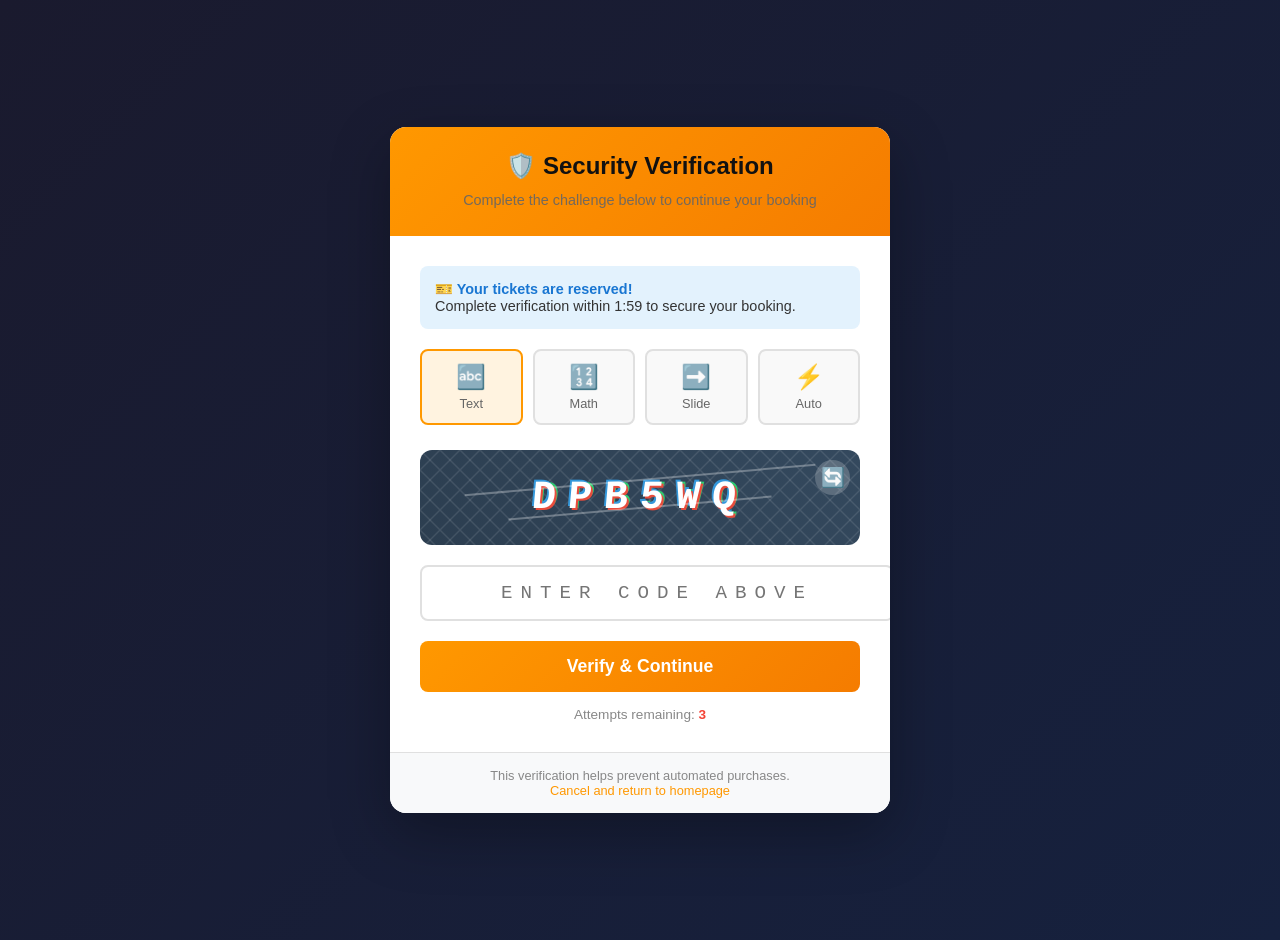
==== captcha.html @ 53784147 "first commit" ====
<!DOCTYPE html>
<html lang="en">
<head>
    <meta charset="UTF-8">
    <meta name="viewport" content="width=device-width, initial-scale=1.0">
    <title>Security Verification</title>
    <link rel="stylesheet" href="style.css">
    <style>
        body {
            background: linear-gradient(135deg, #1a1a2e 0%, #16213e 100%);
            min-height: 100vh;
            display: flex;
            justify-content: center;
            align-items: center;
            padding: 20px;
        }

        .captcha-container {
            max-width: 500px;
            background: #fff;
            border-radius: 16px;
            box-shadow: 0 20px 60px rgba(0, 0, 0, 0.3);
            overflow: hidden;
        }

        .captcha-header {
            background: linear-gradient(135deg, #ff9800 0%, #f57c00 100%);
            color: white;
            padding: 25px;
            text-align: center;
        }

        .captcha-header h1 {
            margin: 0;
            font-size: 1.5rem;
            display: flex;
            align-items: center;
            justify-content: center;
            gap: 10px;
        }

        .captcha-header p {
            margin: 10px 0 0 0;
            opacity: 0.9;
            font-size: 0.9rem;
        }

        .captcha-body {
            padding: 30px;
        }

        /* Challenge Tabs */
        .challenge-tabs {
            display: flex;
            gap: 10px;
            margin-bottom: 25px;
        }

        .tab {
            flex: 1;
            padding: 12px;
            border: 2px solid #e0e0e0;
            border-radius: 8px;
            background: #f9f9f9;
            cursor: pointer;
            text-align: center;
            transition: all 0.3s;
        }

        .tab:hover {
            border-color: #ff9800;
        }

        .tab.active {
            border-color: #ff9800;
            background: #fff3e0;
        }

        .tab-icon {
            font-size: 1.5rem;
            margin-bottom: 5px;
        }

        .tab-label {
            font-size: 0.8rem;
            color: #666;
        }

        /* Challenge Sections */
        .challenge-section {
            display: none;
        }

        .challenge-section.active {
            display: block;
        }

        /* Text CAPTCHA */
        .captcha-image-box {
            background: linear-gradient(45deg, #2c3e50, #34495e);
            border-radius: 12px;
            padding: 25px;
            text-align: center;
            margin-bottom: 20px;
            position: relative;
            overflow: hidden;
        }

        .captcha-image-box::before {
            content: '';
            position: absolute;
            top: 0;
            left: 0;
            right: 0;
            bottom: 0;
            background: 
                linear-gradient(45deg, transparent 45%, rgba(255,255,255,0.1) 50%, transparent 55%),
                linear-gradient(-45deg, transparent 45%, rgba(255,255,255,0.1) 50%, transparent 55%);
            background-size: 20px 20px;
        }

        .captcha-text {
            font-family: 'Courier New', monospace;
            font-size: 2.5rem;
            font-weight: bold;
            color: #fff;
            letter-spacing: 12px;
            text-shadow: 
                2px 2px 0 #e74c3c,
                -2px -2px 0 #3498db,
                3px 0 0 #2ecc71;
            position: relative;
            user-select: none;
            transform: skewX(-5deg);
        }

        .noise-line {
            position: absolute;
            height: 2px;
            background: rgba(255,255,255,0.3);
            transform: rotate(-5deg);
        }

        .refresh-captcha {
            position: absolute;
            top: 10px;
            right: 10px;
            background: rgba(255,255,255,0.2);
            border: none;
            color: white;
            width: 35px;
            height: 35px;
            border-radius: 50%;
            cursor: pointer;
            font-size: 1.2rem;
            transition: all 0.3s;
        }

        .refresh-captcha:hover {
            background: rgba(255,255,255,0.3);
            transform: rotate(180deg);
        }

        /* Math Challenge */
        .math-challenge {
            background: #f8f9fa;
            border-radius: 12px;
            padding: 30px;
            text-align: center;
            margin-bottom: 20px;
        }

        .math-equation {
            font-size: 2rem;
            font-weight: bold;
            color: #2c3e50;
            margin-bottom: 10px;
            font-family: 'Courier New', monospace;
        }

        .math-hint {
            font-size: 0.85rem;
            color: #888;
        }

        /* Proof of Work */
        .pow-section {
            text-align: center;
        }

        .pow-status {
            background: #f8f9fa;
            border-radius: 12px;
            padding: 25px;
            margin-bottom: 20px;
        }

        .pow-spinner {
            width: 60px;
            height: 60px;
            border: 4px solid #e0e0e0;
            border-top-color: #ff9800;
            border-radius: 50%;
            animation: spin 1s linear infinite;
            margin: 0 auto 15px;
        }

        .pow-spinner.complete {
            border-color: #4caf50;
            border-top-color: #4caf50;
            animation: none;
        }

        @keyframes spin {
            to { transform: rotate(360deg); }
        }

        .pow-progress {
            width: 100%;
            height: 8px;
            background: #e0e0e0;
            border-radius: 4px;
            overflow: hidden;
            margin: 15px 0;
        }

        .pow-progress-bar {
            height: 100%;
            background: linear-gradient(90deg, #ff9800, #f57c00);
            border-radius: 4px;
            transition: width 0.3s;
            width: 0%;
        }

        .pow-stats {
            display: flex;
            justify-content: space-around;
            margin-top: 15px;
            font-size: 0.85rem;
            color: #666;
        }

        .pow-stat-value {
            font-weight: bold;
            color: #333;
            font-family: monospace;
        }

        /* Slider Challenge */
        .slider-challenge {
            margin-bottom: 20px;
        }

        .slider-track {
            background: #e0e0e0;
            border-radius: 25px;
            height: 50px;
            position: relative;
            overflow: hidden;
        }

        .slider-puzzle {
            position: absolute;
            left: 0;
            top: 0;
            width: 50px;
            height: 50px;
            background: linear-gradient(135deg, #ff9800, #f57c00);
            border-radius: 25px;
            cursor: grab;
            display: flex;
            align-items: center;
            justify-content: center;
            color: white;
            font-size: 1.5rem;
            box-shadow: 0 2px 10px rgba(0,0,0,0.2);
            transition: background 0.3s;
        }

        .slider-puzzle:active {
            cursor: grabbing;
        }

        .slider-puzzle.success {
            background: linear-gradient(135deg, #4caf50, #388e3c);
        }

        .slider-target {
            position: absolute;
            right: 5px;
            top: 5px;
            width: 40px;
            height: 40px;
            background: rgba(76, 175, 80, 0.3);
            border: 2px dashed #4caf50;
            border-radius: 20px;
            display: flex;
            align-items: center;
            justify-content: center;
        }

        .slider-instructions {
            text-align: center;
            margin-top: 10px;
            font-size: 0.9rem;
            color: #666;
        }

        /* Input Fields */
        .captcha-input {
            width: 100%;
            padding: 15px;
            font-size: 1.2rem;
            text-align: center;
            letter-spacing: 8px;
            border: 2px solid #e0e0e0;
            border-radius: 8px;
            margin-bottom: 20px;
            text-transform: uppercase;
            font-family: 'Courier New', monospace;
            transition: border-color 0.3s;
        }

        .captcha-input:focus {
            outline: none;
            border-color: #ff9800;
        }

        .captcha-input.error {
            border-color: #f44336;
            animation: shake 0.5s;
        }

        .captcha-input.success {
            border-color: #4caf50;
        }

        @keyframes shake {
            0%, 100% { transform: translateX(0); }
            25% { transform: translateX(-10px); }
            75% { transform: translateX(10px); }
        }

        /* Buttons */
        .btn-verify {
            width: 100%;
            padding: 15px;
            font-size: 1.1rem;
            font-weight: bold;
            color: white;
            background: linear-gradient(135deg, #ff9800, #f57c00);
            border: none;
            border-radius: 8px;
            cursor: pointer;
            transition: all 0.3s;
        }

        .btn-verify:hover {
            transform: translateY(-2px);
            box-shadow: 0 5px 20px rgba(255, 152, 0, 0.4);
        }

        .btn-verify:disabled {
            background: #ccc;
            cursor: not-allowed;
            transform: none;
            box-shadow: none;
        }

        .btn-verify.success {
            background: linear-gradient(135deg, #4caf50, #388e3c);
        }

        /* Error/Success Messages */
        .message {
            padding: 12px;
            border-radius: 8px;
            margin-bottom: 20px;
            text-align: center;
            display: none;
        }

        .message.error {
            display: block;
            background: #ffebee;
            color: #c62828;
            border: 1px solid #ffcdd2;
        }

        .message.success {
            display: block;
            background: #e8f5e9;
            color: #2e7d32;
            border: 1px solid #c8e6c9;
        }

        /* Attempts Counter */
        .attempts-info {
            text-align: center;
            font-size: 0.85rem;
            color: #888;
            margin-top: 15px;
        }

        .attempts-info strong {
            color: #f44336;
        }

        /* Footer Info */
        .captcha-footer {
            background: #f8f9fa;
            padding: 15px;
            text-align: center;
            font-size: 0.8rem;
            color: #888;
            border-top: 1px solid #e0e0e0;
        }

        .captcha-footer a {
            color: #ff9800;
            text-decoration: none;
        }

        /* Booking Info */
        .booking-reminder {
            background: #e3f2fd;
            border-radius: 8px;
            padding: 15px;
            margin-bottom: 20px;
            font-size: 0.9rem;
        }

        .booking-reminder strong {
            color: #1976d2;
        }
    </style>
</head>
<body>
    <div class="captcha-container">
        <div class="captcha-header">
            <h1>🛡️ Security Verification</h1>
            <p>Complete the challenge below to continue your booking</p>
        </div>

        <div class="captcha-body">
            <!-- Booking Reminder -->
            <div class="booking-reminder">
                <strong>🎫 Your tickets are reserved!</strong><br>
                Complete verification within <span id="timer">2:00</span> to secure your booking.
            </div>

            <!-- Challenge Type Tabs -->
            <div class="challenge-tabs">
                <div class="tab active" onclick="switchTab('text')">
                    <div class="tab-icon">🔤</div>
                    <div class="tab-label">Text</div>
                </div>
                <div class="tab" onclick="switchTab('math')">
                    <div class="tab-icon">🔢</div>
                    <div class="tab-label">Math</div>
                </div>
                <div class="tab" onclick="switchTab('slider')">
                    <div class="tab-icon">➡️</div>
                    <div class="tab-label">Slide</div>
                </div>
                <div class="tab" onclick="switchTab('pow')">
                    <div class="tab-icon">⚡</div>
                    <div class="tab-label">Auto</div>
                </div>
            </div>

            <!-- Message Display -->
            <div id="message" class="message"></div>

            <!-- TEXT CAPTCHA -->
            <div id="challenge-text" class="challenge-section active">
                <div class="captcha-image-box">
                    <button class="refresh-captcha" onclick="generateTextCaptcha()" title="Get new code">🔄</button>
                    <div class="captcha-text" id="captcha-display">LOADING</div>
                    <div class="noise-line" style="width: 80%; top: 30%; left: 10%;"></div>
                    <div class="noise-line" style="width: 60%; top: 60%; left: 20%;"></div>
                </div>
                <input 
                    type="text" 
                    id="text-input" 
                    class="captcha-input" 
                    placeholder="Enter code above"
                    maxlength="6"
                    autocomplete="off"
                >
                <button class="btn-verify" onclick="verifyTextCaptcha()">
                    Verify & Continue
                </button>
            </div>

            <!-- MATH CAPTCHA -->
            <div id="challenge-math" class="challenge-section">
                <div class="math-challenge">
                    <div class="math-equation" id="math-equation">12 + 7 = ?</div>
                    <div class="math-hint">Solve the equation above</div>
                </div>
                <input 
                    type="number" 
                    id="math-input" 
                    class="captcha-input" 
                    placeholder="Your answer"
                    autocomplete="off"
                >
                <button class="btn-verify" onclick="verifyMathCaptcha()">
                    Verify & Continue
                </button>
            </div>

            <!-- SLIDER CAPTCHA -->
            <div id="challenge-slider" class="challenge-section">
                <div class="slider-challenge">
                    <div class="slider-track" id="slider-track">
                        <div class="slider-target">✓</div>
                        <div class="slider-puzzle" id="slider-puzzle">➡️</div>
                    </div>
                    <div class="slider-instructions">
                        Drag the slider to the green target
                    </div>
                </div>
                <button class="btn-verify" id="slider-verify-btn" onclick="verifySlider()" disabled>
                    Complete the slider first
                </button>
            </div>

            <!-- PROOF OF WORK -->
            <div id="challenge-pow" class="challenge-section">
                <div class="pow-section">
                    <div class="pow-status">
                        <div class="pow-spinner" id="pow-spinner"></div>
                        <div id="pow-message">Click below to start automatic verification</div>
                        <div class="pow-progress">
                            <div class="pow-progress-bar" id="pow-progress"></div>
                        </div>
                        <div class="pow-stats">
                            <div>
                                Hashes: <span class="pow-stat-value" id="pow-hashes">0</span>
                            </div>
                            <div>
                                Time: <span class="pow-stat-value" id="pow-time">0.0s</span>
                            </div>
                            <div>
                                Rate: <span class="pow-stat-value" id="pow-rate">0/s</span>
                            </div>
                        </div>
                    </div>
                    <button class="btn-verify" id="pow-btn" onclick="startProofOfWork()">
                        ⚡ Start Verification
                    </button>
                </div>
            </div>

            <div class="attempts-info">
                Attempts remaining: <strong id="attempts">3</strong>
            </div>
        </div>

        <div class="captcha-footer">
            This verification helps prevent automated purchases.<br>
            <a href="home.html">Cancel and return to homepage</a>
        </div>
    </div>

    <script src="config.js"></script>
    <script>
        // ==========================================
        // STATE MANAGEMENT
        // ==========================================
        let currentChallenge = 'text';
        let textCaptchaAnswer = '';
        let mathCaptchaAnswer = 0;
        let sliderComplete = false;
        let attemptsRemaining = 3;
        let timerSeconds = 120;
        let timerInterval;

        // Get session data from localStorage
        const sessionId = sessionStorage.getItem('server_session_id') || 'unknown';

        // ==========================================
        // TIMER
        // ==========================================
        function startTimer() {
            timerInterval = setInterval(() => {
                timerSeconds--;
                const mins = Math.floor(timerSeconds / 60);
                const secs = timerSeconds % 60;
                document.getElementById('timer').textContent = 
                    `${mins}:${secs.toString().padStart(2, '0')}`;
                
                if (timerSeconds <= 0) {
                    clearInterval(timerInterval);
                    showMessage('Time expired! Your reservation has been released.', 'error');
                    setTimeout(() => {
                        window.location.href = 'home.html';
                    }, 2000);
                }
            }, 1000);
        }

        // ==========================================
        // TAB SWITCHING
        // ==========================================
        function switchTab(type) {
            currentChallenge = type;
            
            // Update tabs
            document.querySelectorAll('.tab').forEach(tab => tab.classList.remove('active'));
            event.target.closest('.tab').classList.add('active');
            
            // Update sections
            document.querySelectorAll('.challenge-section').forEach(sec => sec.classList.remove('active'));
            document.getElementById(`challenge-${type}`).classList.add('active');
            
            // Clear message
            hideMessage();
            
            // Initialize the selected challenge
            if (type === 'text') generateTextCaptcha();
            if (type === 'math') generateMathCaptcha();
            if (type === 'slider') initSlider();
        }

        // ==========================================
        // MESSAGE DISPLAY
        // ==========================================
        function showMessage(text, type) {
            const msg = document.getElementById('message');
            msg.textContent = text;
            msg.className = `message ${type}`;
        }

        function hideMessage() {
            document.getElementById('message').className = 'message';
        }

        // ==========================================
        // TEXT CAPTCHA
        // ==========================================
        function generateTextCaptcha() {
            const chars = 'ABCDEFGHJKLMNPQRSTUVWXYZ23456789';
            let captcha = '';
            for (let i = 0; i < 6; i++) {
                captcha += chars.charAt(Math.floor(Math.random() * chars.length));
            }
            textCaptchaAnswer = captcha;
            document.getElementById('captcha-display').textContent = captcha;
            document.getElementById('text-input').value = '';
            document.getElementById('text-input').className = 'captcha-input';
        }

        function verifyTextCaptcha() {
            const input = document.getElementById('text-input');
            const userAnswer = input.value.toUpperCase().trim();
            
            if (userAnswer === textCaptchaAnswer) {
                input.className = 'captcha-input success';
                showMessage('✓ Verification successful!', 'success');
                onVerificationSuccess('text');
            } else {
                handleFailedAttempt(input);
                generateTextCaptcha();
            }
        }

        // ==========================================
        // MATH CAPTCHA
        // ==========================================
        function generateMathCaptcha() {
            const operations = ['+', '-', '×'];
            const op = operations[Math.floor(Math.random() * operations.length)];
            let a, b, answer;
            
            switch(op) {
                case '+':
                    a = Math.floor(Math.random() * 50) + 10;
                    b = Math.floor(Math.random() * 50) + 10;
                    answer = a + b;
                    break;
                case '-':
                    a = Math.floor(Math.random() * 50) + 30;
                    b = Math.floor(Math.random() * 30) + 1;
                    answer = a - b;
                    break;
                case '×':
                    a = Math.floor(Math.random() * 12) + 2;
                    b = Math.floor(Math.random() * 12) + 2;
                    answer = a * b;
                    break;
            }
            
            mathCaptchaAnswer = answer;
            document.getElementById('math-equation').textContent = `${a} ${op} ${b} = ?`;
            document.getElementById('math-input').value = '';
            document.getElementById('math-input').className = 'captcha-input';
        }

        function verifyMathCaptcha() {
            const input = document.getElementById('math-input');
            const userAnswer = parseInt(input.value);
            
            if (userAnswer === mathCaptchaAnswer) {
                input.className = 'captcha-input success';
                showMessage('✓ Verification successful!', 'success');
                onVerificationSuccess('math');
            } else {
                handleFailedAttempt(input);
                generateMathCaptcha();
            }
        }

        // ==========================================
        // SLIDER CAPTCHA
        // ==========================================
        function initSlider() {
            sliderComplete = false;
            const puzzle = document.getElementById('slider-puzzle');
            const track = document.getElementById('slider-track');
            const btn = document.getElementById('slider-verify-btn');
            
            puzzle.style.left = '0px';
            puzzle.className = 'slider-puzzle';
            btn.disabled = true;
            btn.textContent = 'Complete the slider first';
            
            let isDragging = false;
            let startX = 0;
            let puzzleLeft = 0;
            
            const trackWidth = track.offsetWidth - puzzle.offsetWidth;
            const targetStart = trackWidth - 10;
            
            puzzle.onmousedown = (e) => {
                isDragging = true;
                startX = e.clientX - puzzleLeft;
                puzzle.style.cursor = 'grabbing';
            };
            
            document.onmousemove = (e) => {
                if (!isDragging) return;
                
                let newLeft = e.clientX - startX;
                newLeft = Math.max(0, Math.min(newLeft, trackWidth));
                puzzleLeft = newLeft;
                puzzle.style.left = newLeft + 'px';
                
                if (newLeft >= targetStart) {
                    puzzle.className = 'slider-puzzle success';
                    sliderComplete = true;
                    btn.disabled = false;
                    btn.textContent = 'Verify & Continue';
                }
            };
            
            document.onmouseup = () => {
                isDragging = false;
                puzzle.style.cursor = 'grab';
                
                if (!sliderComplete) {
                    puzzle.style.left = '0px';
                    puzzleLeft = 0;
                }
            };

            // Touch support
            puzzle.ontouchstart = (e) => {
                isDragging = true;
                startX = e.touches[0].clientX - puzzleLeft;
            };
            
            document.ontouchmove = (e) => {
                if (!isDragging) return;
                
                let newLeft = e.touches[0].clientX - startX;
                newLeft = Math.max(0, Math.min(newLeft, trackWidth));
                puzzleLeft = newLeft;
                puzzle.style.left = newLeft + 'px';
                
                if (newLeft >= targetStart) {
                    puzzle.className = 'slider-puzzle success';
                    sliderComplete = true;
                    btn.disabled = false;
                    btn.textContent = 'Verify & Continue';
                }
            };
            
            document.ontouchend = () => {
                isDragging = false;
                if (!sliderComplete) {
                    puzzle.style.left = '0px';
                    puzzleLeft = 0;
                }
            };
        }

        function verifySlider() {
            if (sliderComplete) {
                showMessage('✓ Verification successful!', 'success');
                onVerificationSuccess('slider');
            }
        }

        // ==========================================
        // PROOF OF WORK (Computational Challenge)
        // ==========================================
        async function startProofOfWork() {
            const btn = document.getElementById('pow-btn');
            const spinner = document.getElementById('pow-spinner');
            const progress = document.getElementById('pow-progress');
            const message = document.getElementById('pow-message');
            
            btn.disabled = true;
            btn.textContent = 'Computing...';
            message.textContent = 'Finding valid hash (this proves you\'re not a bot)...';
            
            const difficulty = 4; // Number of leading zeros required
            const prefix = '0'.repeat(difficulty);
            const challenge = sessionId + ':' + Date.now();
            
            let nonce = 0;
            let found = false;
            const startTime = performance.now();
            const targetHashes = 50000; // Estimated hashes needed
            
            // Process in chunks to not freeze the UI
            async function processChunk() {
                const chunkSize = 1000;
                
                for (let i = 0; i < chunkSize; i++) {
                    const data = challenge + ':' + nonce;
                    const hashBuffer = await crypto.subtle.digest('SHA-256', new TextEncoder().encode(data));
                    const hashArray = Array.from(new Uint8Array(hashBuffer));
                    const hashHex = hashArray.map(b => b.toString(16).padStart(2, '0')).join('');
                    
                    if (hashHex.startsWith(prefix)) {
                        found = true;
                        return { nonce, hash: hashHex };
                    }
                    
                    nonce++;
                }
                
                // Update UI
                const elapsed = (performance.now() - startTime) / 1000;
                const hashRate = Math.floor(nonce / elapsed);
                const progressPct = Math.min((nonce / targetHashes) * 100, 95);
                
                document.getElementById('pow-hashes').textContent = nonce.toLocaleString();
                document.getElementById('pow-time').textContent = elapsed.toFixed(1) + 's';
                document.getElementById('pow-rate').textContent = hashRate.toLocaleString() + '/s';
                progress.style.width = progressPct + '%';
                
                return null;
            }
            
            // Main loop
            while (!found && nonce < 10000000) {
                const result = await processChunk();
                if (result) {
                    // Success!
                    const elapsed = (performance.now() - startTime) / 1000;
                    
                    spinner.className = 'pow-spinner complete';
                    progress.style.width = '100%';
                    message.textContent = '✓ Valid proof found!';
                    
                    document.getElementById('pow-hashes').textContent = nonce.toLocaleString();
                    document.getElementById('pow-time').textContent = elapsed.toFixed(1) + 's';
                    
                    showMessage('✓ Verification successful!', 'success');
                    
                    // Send proof to server
                    onVerificationSuccess('pow', {
                        nonce: result.nonce,
                        hash: result.hash,
                        time: elapsed
                    });
                    return;
                }
                
                // Allow UI to update
                await new Promise(r => setTimeout(r, 0));
            }
            
            // Failed (shouldn't happen with reasonable difficulty)
            btn.disabled = false;
            btn.textContent = '⚡ Retry Verification';
            message.textContent = 'Verification timed out. Please try again.';
        }

        // ==========================================
        // FAILED ATTEMPT HANDLER
        // ==========================================
        function handleFailedAttempt(inputElement) {
            attemptsRemaining--;
            document.getElementById('attempts').textContent = attemptsRemaining;
            
            inputElement.className = 'captcha-input error';
            
            if (attemptsRemaining <= 0) {
                showMessage('Too many failed attempts. Please try again later.', 'error');
                setTimeout(() => {
                    window.location.href = 'home.html';
                }, 2000);
            } else {
                showMessage(`Incorrect. ${attemptsRemaining} attempts remaining.`, 'error');
            }
        }

        // ==========================================
        // SUCCESS HANDLER
        // ==========================================
        function onVerificationSuccess(method, proofData = {}) {
            clearInterval(timerInterval);
            
            // Send verification result to server
            fetch(`${NGROK_URL}/api/captcha-verified`, {
                method: 'POST',
                headers: {
                    'Content-Type': 'application/json',
                    'ngrok-skip-browser-warning': 'true'
                },
                body: JSON.stringify({
                    session_id: sessionId,
                    method: method,
                    proof: proofData,
                    timestamp: Date.now()
                })
            }).then(() => {
                // Redirect to payment after short delay
                setTimeout(() => {
                    window.location.href = 'payment.html';
                }, 1500);
            }).catch(err => {
                console.error('Verification report failed:', err);
                // Still proceed even if server report fails
                setTimeout(() => {
                    window.location.href = 'payment.html';
                }, 1500);
            });
        }

        // ==========================================
        // INITIALIZATION
        // ==========================================
        document.addEventListener('DOMContentLoaded', () => {
            generateTextCaptcha();
            generateMathCaptcha();
            startTimer();
        });
    </script>
</body>
</html>
---- style.css ----
body { 
    font-family: 'Segoe UI', Arial, sans-serif; 
    background-color: #f4f7f6; 
    color: #333; 
    margin: 0; 
    padding: 40px; 
}

.container { 
    max-width: 600px; 
    margin: 40px auto; 
    background: white; 
    padding: 30px; 
    border-radius: 12px; 
    box-shadow: 0 4px 15px rgba(0,0,0,0.08); 
    text-align: center; 
}

h1 { color: #111; margin-top: 0; font-size: 1.8rem; }
h2 { color: #555; font-size: 1.2rem; margin-top: 20px; text-align: left; }
p { color: #666; line-height: 1.5; }

/* --- VISUAL TIMELINE STEPPER --- */
/* --- VISUAL TIMELINE STEPPER (COMPACT VERSION) --- */
.stepper-wrapper {
    display: flex;
    justify-content: space-between;
    margin-bottom: 20px; /* Reduced from 35px to tuck it closer to the heading */
    position: relative;
    max-width: 450px;    /* Constrains the horizontal span so it doesn't look stretched */
    margin-left: auto;   /* Centers the restricted container block */
    margin-right: auto;  /* Centers the restricted container block */
}

.stepper-wrapper::before {
    content: "";
    position: absolute;
    top: 14px;           /* Adjusted to perfectly strike through the smaller 28px circles */
    left: 0;
    width: 100%;
    height: 3px;         /* Slightly thinner connecting bar line */
    background-color: #e0e0e0;
    z-index: 1;
}

.stepper-item {
    position: relative;
    display: flex;
    flex-direction: column;
    align-items: center;
    flex: 1;
    z-index: 2;
}

.stepper-item .step-counter {
    width: 28px;         /* Shrunk from 36px */
    height: 28px;        /* Shrunk from 36px */
    border-radius: 50%;
    background: #fff;
    border: 2px solid #e0e0e0; /* Thinner border radius line */
    display: flex;
    justify-content: center;
    align-items: center;
    font-weight: bold;
    color: #999;
    font-size: 0.8rem;   /* Adjusted text size for smaller bubble context */
}

.stepper-item .step-name {
    margin-top: 6px;
    font-size: 0.75rem;  /* Shrunk text size slightly for tighter text tracking */
    color: #888;
    font-weight: 600;
}

.stepper-item.active .step-counter { background-color: #007bff; border-color: #007bff; color: #fff; }
.stepper-item.active .step-name { color: #007bff; font-weight: bold; }
.stepper-item.completed .step-counter { background-color: #28a745; border-color: #28a745; color: #fff; }
.stepper-item.completed .step-name { color: #28a745; }

/* --- SELECTION CARDS --- */
.event-list, .date-list { display: flex; flex-direction: column; gap: 12px; margin: 20px 0; }
.event-card, .date-card, .ticket-option { 
    display: flex; justify-content: space-between; align-items: center; 
    padding: 15px; border: 1px solid #e0e0e0; border-radius: 8px; 
    background: #fff; text-align: left; cursor: pointer;
}
.event-card:hover, .date-card:hover, .ticket-option:hover { border-color: #007bff; background-color: #f4f9ff; }
.active-card { border-color: #007bff !important; background-color: #f4f9ff !important; box-shadow: 0 2px 8px rgba(0,123,255,0.1); }
.badge { background: #28a745; color: white; padding: 4px 8px; border-radius: 4px; font-size: 0.8rem; }
.hidden-section { display: none; margin-top: 25px; border-top: 2px dashed #e0e0e0; padding-top: 20px; }

/* --- FORMS & BUTTONS --- */
.form-group { margin-bottom: 15px; text-align: left; }
.form-group label { display: block; font-weight: 600; margin-bottom: 5px; font-size: 0.9rem; }
.form-group input { width: 100%; padding: 10px; border: 1px solid #ccc; border-radius: 6px; box-sizing: border-box; }
.btn { padding: 10px 20px; border: none; border-radius: 5px; cursor: pointer; margin: 5px; font-weight: bold; text-decoration: none; display: inline-block; }
.btn-primary { background: #007bff; color: white; }
.btn-secondary { background: #e9ecef; color: #495057; border: 1px solid #ced4da; }
.btn-danger { background: #dc3545; color: white; }
.btn-checkout { background: #28a745; color: white; width: 100%; font-size: 1.1rem; padding: 12px; }
.btn-disabled { background: #cccccc; color: #666666; cursor: not-allowed; }
.nav-buttons { display: flex; justify-content: space-between; gap: 15px; margin-top: 30px; }

/* --- OTHER UI --- */
.payment-box { background: #fff; border: 2px solid #e0e0e0; border-radius: 8px; padding: 20px; text-align: left; margin-top: 20px; }
.secure-badge { display: inline-flex; align-items: center; gap: 8px; background: #e2f0d9; color: #385723; padding: 8px 12px; border-radius: 20px; font-weight: bold; font-size: 0.85rem; margin-bottom: 15px; }
.payment-methods { display: flex; gap: 15px; margin: 15px 0; }
.method-card { flex: 1; border: 1px solid #ccc; border-radius: 6px; padding: 12px; text-align: center; cursor: pointer; font-weight: 600; font-size: 0.9rem; }
.method-card:hover { border-color: #007bff; background: #f4f9ff; }
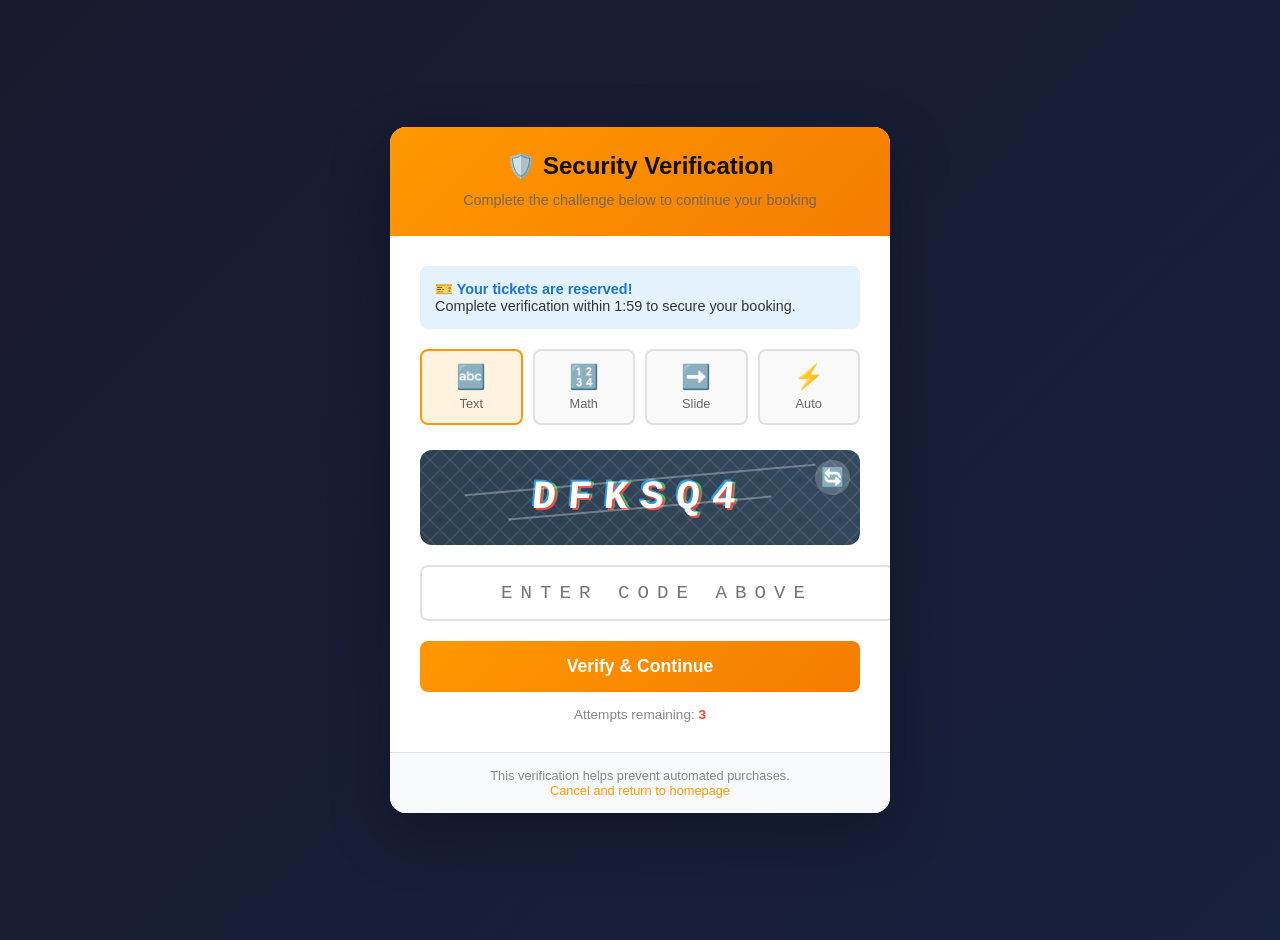
==== commit 343b279a: "modify" ====
--- a/captcha.html
+++ b/captcha.html
@@ -918,7 +918,7 @@
             clearInterval(timerInterval);
             
             // Send verification result to server
-            fetch(`${NGROK_URL}/api/captcha-verified`, {
+            fetch(`${API_URL}/api/captcha-verified`, {
                 method: 'POST',
                 headers: {
                     'Content-Type': 'application/json',
--- a/style.css
+++ b/style.css
@@ -1,14 +1,14 @@
 body { 
     font-family: 'Segoe UI', Arial, sans-serif; 
-    background-color: #f4f7f6; 
+    background-color: #f4f3fb; 
     color: #333; 
     margin: 0; 
-    padding: 40px; 
+    padding: 0; 
 }
 
 .container { 
     max-width: 600px; 
-    margin: 40px auto; 
+    margin: 32px auto; 
     background: white; 
     padding: 30px; 
     border-radius: 12px; 
@@ -73,8 +73,8 @@
     font-weight: 600;
 }
 
-.stepper-item.active .step-counter { background-color: #007bff; border-color: #007bff; color: #fff; }
-.stepper-item.active .step-name { color: #007bff; font-weight: bold; }
+.stepper-item.active .step-counter { background-color: #6c5ce7; border-color: #6c5ce7; color: #fff; }
+.stepper-item.active .step-name { color: #6c5ce7; font-weight: bold; }
 .stepper-item.completed .step-counter { background-color: #28a745; border-color: #28a745; color: #fff; }
 .stepper-item.completed .step-name { color: #28a745; }
 
@@ -95,7 +95,7 @@
 .form-group label { display: block; font-weight: 600; margin-bottom: 5px; font-size: 0.9rem; }
 .form-group input { width: 100%; padding: 10px; border: 1px solid #ccc; border-radius: 6px; box-sizing: border-box; }
 .btn { padding: 10px 20px; border: none; border-radius: 5px; cursor: pointer; margin: 5px; font-weight: bold; text-decoration: none; display: inline-block; }
-.btn-primary { background: #007bff; color: white; }
+.btn-primary { background: #6c5ce7; color: white; }
 .btn-secondary { background: #e9ecef; color: #495057; border: 1px solid #ced4da; }
 .btn-danger { background: #dc3545; color: white; }
 .btn-checkout { background: #28a745; color: white; width: 100%; font-size: 1.1rem; padding: 12px; }
@@ -107,4 +107,124 @@
 .secure-badge { display: inline-flex; align-items: center; gap: 8px; background: #e2f0d9; color: #385723; padding: 8px 12px; border-radius: 20px; font-weight: bold; font-size: 0.85rem; margin-bottom: 15px; }
 .payment-methods { display: flex; gap: 15px; margin: 15px 0; }
 .method-card { flex: 1; border: 1px solid #ccc; border-radius: 6px; padding: 12px; text-align: center; cursor: pointer; font-weight: 600; font-size: 0.9rem; }
-.method-card:hover { border-color: #007bff; background: #f4f9ff; }+.method-card:hover { border-color: #007bff; background: #f4f9ff; }
+
+/* ==========================================
+   MOBILE RESPONSIVE
+   ========================================== */
+
+@media (max-width: 600px) {
+
+    /* General */
+    body {
+        padding: 0;
+    }
+
+    .container {
+        margin: 16px auto;
+        padding: 16px;
+        border-radius: 10px;
+    }
+
+    h1 { font-size: 1.4rem; }
+    h2 { font-size: 1rem; }
+
+    /* Stepper */
+    .stepper-wrapper {
+        max-width: 100%;
+        margin-bottom: 16px;
+    }
+    .stepper-item .step-name {
+        font-size: 0.65rem;
+    }
+
+    /* Date cards */
+    .date-card {
+        min-width: 120px !important;
+        padding: 12px !important;
+    }
+    .date-card div[style*="font-size:20px"] {
+        font-size: 16px !important;
+    }
+
+    /* Venue map */
+    .venue-wrapper {
+        padding: 20px 12px 16px;
+    }
+    .zone-rock  { width: 220px !important; height: 60px !important; }
+    .zone-cat1  { width: 160px !important; height: 54px !important; }
+    .zone-cat2  { width: 210px !important; height: 54px !important; }
+    .zone-cat3  { width: 98px  !important; height: 54px !important; }
+    .zone-btn .zn { font-size: 11px !important; }
+    .zone-btn .zp { font-size: 10px !important; }
+
+    /* Seat grid — shrink seats on small screens */
+    .seat {
+        width: 26px !important;
+        height: 23px !important;
+        font-size: 8px !important;
+        border-radius: 4px 4px 2px 2px !important;
+    }
+    .seat-row { gap: 3px !important; }
+    .seat-grid { gap: 5px !important; }
+    .row-lbl { width: 12px !important; font-size: 10px !important; }
+
+    /* Summary bar */
+    #summary-bar {
+        flex-direction: column !important;
+        align-items: flex-start !important;
+        gap: 8px !important;
+    }
+    #summary-bar .btn {
+        width: 100%;
+        text-align: center;
+    }
+
+    /* Payment page */
+    .form-row {
+        flex-direction: column !important;
+        gap: 0 !important;
+    }
+
+    /* Nav buttons */
+    .nav-buttons {
+        flex-direction: column;
+        gap: 10px;
+    }
+    .nav-buttons .btn {
+        width: 100%;
+        text-align: center;
+    }
+
+    /* Home page concert cards */
+    .concert-card {
+        flex-direction: column;
+        align-items: flex-start;
+    }
+    .card-date-block {
+        border-right: none !important;
+        border-bottom: 2px dashed rgba(255,255,255,0.3);
+        width: 100%;
+        flex-direction: row !important;
+        gap: 12px;
+        padding: 12px 16px !important;
+    }
+    .action-area {
+        width: 100%;
+        padding: 12px 16px !important;
+    }
+    .action-btn {
+        width: 100%;
+    }
+
+    /* Seat legend */
+    .seat-legend {
+        gap: 10px !important;
+        flex-wrap: wrap;
+    }
+
+    /* Venue legend */
+    .venue-legend {
+        gap: 8px !important;
+    }
+}
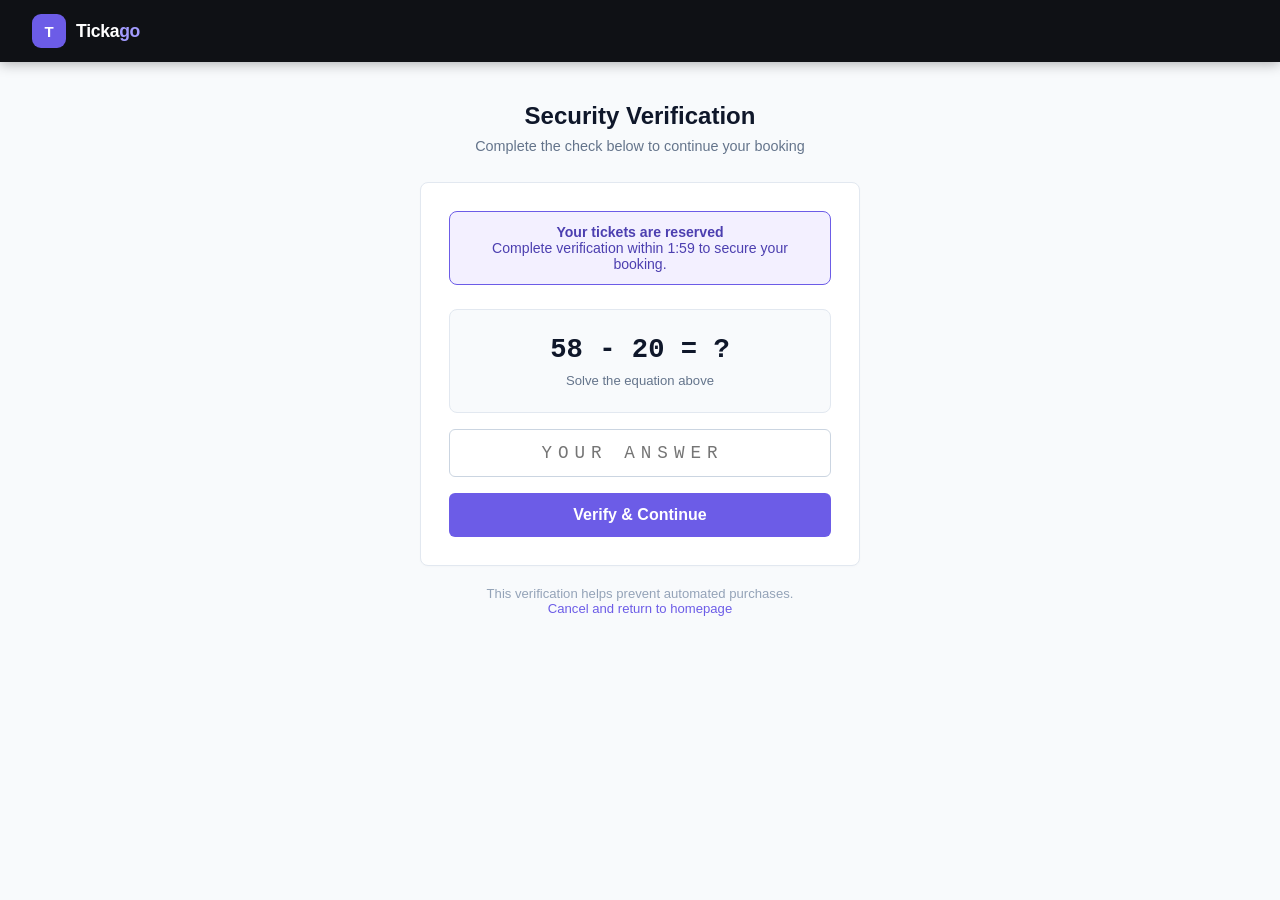
==== commit a60ba3e7: "fix captcha" ====
--- a/captcha.html
+++ b/captcha.html
@@ -6,84 +6,61 @@
     <title>Security Verification</title>
     <link rel="stylesheet" href="style.css">
     <style>
+        * { box-sizing: border-box; }
+
         body {
-            background: linear-gradient(135deg, #1a1a2e 0%, #16213e 100%);
+            background: #f8fafc;
+            color: #0f172a;
+            font-family: 'Segoe UI', Tahoma, Geneva, Verdana, sans-serif;
             min-height: 100vh;
-            display: flex;
-            justify-content: center;
-            align-items: center;
-            padding: 20px;
+            margin: 0;
         }
 
         .captcha-container {
-            max-width: 500px;
-            background: #fff;
-            border-radius: 16px;
-            box-shadow: 0 20px 60px rgba(0, 0, 0, 0.3);
-            overflow: hidden;
-        }
-
-        .captcha-header {
-            background: linear-gradient(135deg, #ff9800 0%, #f57c00 100%);
-            color: white;
-            padding: 25px;
+            max-width: 480px;
+            margin: 40px auto;
+            padding: 0 20px 40px;
+        }
+
+        .verify-heading {
             text-align: center;
-        }
-
-        .captcha-header h1 {
+            margin: 32px 0 24px;
+        }
+
+        .verify-heading h1 {
+            font-size: 1.5rem;
+            margin: 0 0 6px;
+            color: #0f172a;
+        }
+
+        .verify-heading p {
             margin: 0;
-            font-size: 1.5rem;
-            display: flex;
-            align-items: center;
-            justify-content: center;
-            gap: 10px;
-        }
-
-        .captcha-header p {
-            margin: 10px 0 0 0;
-            opacity: 0.9;
+            color: #64748b;
             font-size: 0.9rem;
         }
 
         .captcha-body {
-            padding: 30px;
-        }
-
-        /* Challenge Tabs */
-        .challenge-tabs {
-            display: flex;
-            gap: 10px;
-            margin-bottom: 25px;
-        }
-
-        .tab {
-            flex: 1;
-            padding: 12px;
-            border: 2px solid #e0e0e0;
+            background: #ffffff;
+            border: 1px solid #e2e8f0;
             border-radius: 8px;
-            background: #f9f9f9;
-            cursor: pointer;
+            padding: 28px;
+            box-shadow: 0 1px 3px rgba(0,0,0,0.02);
+        }
+
+        /* Booking Reminder - matches confirm.html's delay-banner treatment */
+        .booking-reminder {
+            background: #f3f0ff;
+            border: 1px solid #6c5ce7;
+            border-radius: 8px;
+            padding: 12px 16px;
+            margin-bottom: 24px;
+            font-size: 0.88rem;
+            color: #4c3fb0;
             text-align: center;
-            transition: all 0.3s;
-        }
-
-        .tab:hover {
-            border-color: #ff9800;
-        }
-
-        .tab.active {
-            border-color: #ff9800;
-            background: #fff3e0;
-        }
-
-        .tab-icon {
-            font-size: 1.5rem;
-            margin-bottom: 5px;
-        }
-
-        .tab-label {
-            font-size: 0.8rem;
-            color: #666;
+        }
+
+        .booking-reminder strong {
+            color: #4c3fb0;
         }
 
         /* Challenge Sections */
@@ -97,162 +74,80 @@
 
         /* Text CAPTCHA */
         .captcha-image-box {
-            background: linear-gradient(45deg, #2c3e50, #34495e);
-            border-radius: 12px;
-            padding: 25px;
+            background: #1e293b;
+            border-radius: 8px;
+            padding: 22px;
             text-align: center;
-            margin-bottom: 20px;
+            margin-bottom: 16px;
             position: relative;
             overflow: hidden;
         }
 
-        .captcha-image-box::before {
-            content: '';
-            position: absolute;
-            top: 0;
-            left: 0;
-            right: 0;
-            bottom: 0;
-            background: 
-                linear-gradient(45deg, transparent 45%, rgba(255,255,255,0.1) 50%, transparent 55%),
-                linear-gradient(-45deg, transparent 45%, rgba(255,255,255,0.1) 50%, transparent 55%);
-            background-size: 20px 20px;
-        }
-
         .captcha-text {
             font-family: 'Courier New', monospace;
-            font-size: 2.5rem;
+            font-size: 2.1rem;
             font-weight: bold;
-            color: #fff;
-            letter-spacing: 12px;
-            text-shadow: 
-                2px 2px 0 #e74c3c,
-                -2px -2px 0 #3498db,
-                3px 0 0 #2ecc71;
+            color: #f1f5f9;
+            letter-spacing: 10px;
             position: relative;
             user-select: none;
-            transform: skewX(-5deg);
         }
 
         .noise-line {
             position: absolute;
-            height: 2px;
-            background: rgba(255,255,255,0.3);
-            transform: rotate(-5deg);
+            height: 1px;
+            background: rgba(255,255,255,0.15);
+            transform: rotate(-4deg);
         }
 
         .refresh-captcha {
             position: absolute;
-            top: 10px;
-            right: 10px;
-            background: rgba(255,255,255,0.2);
+            top: 8px;
+            right: 8px;
+            background: rgba(255,255,255,0.1);
             border: none;
-            color: white;
-            width: 35px;
-            height: 35px;
+            color: #cbd5e1;
+            width: 30px;
+            height: 30px;
             border-radius: 50%;
             cursor: pointer;
-            font-size: 1.2rem;
-            transition: all 0.3s;
+            font-size: 1rem;
         }
 
         .refresh-captcha:hover {
-            background: rgba(255,255,255,0.3);
-            transform: rotate(180deg);
+            background: rgba(255,255,255,0.18);
         }
 
         /* Math Challenge */
         .math-challenge {
-            background: #f8f9fa;
-            border-radius: 12px;
-            padding: 30px;
+            background: #f8fafc;
+            border: 1px solid #e2e8f0;
+            border-radius: 8px;
+            padding: 24px;
             text-align: center;
-            margin-bottom: 20px;
+            margin-bottom: 16px;
         }
 
         .math-equation {
-            font-size: 2rem;
+            font-size: 1.7rem;
             font-weight: bold;
-            color: #2c3e50;
-            margin-bottom: 10px;
+            color: #0f172a;
+            margin-bottom: 8px;
             font-family: 'Courier New', monospace;
         }
 
         .math-hint {
-            font-size: 0.85rem;
-            color: #888;
-        }
-
-        /* Proof of Work */
-        .pow-section {
-            text-align: center;
-        }
-
-        .pow-status {
-            background: #f8f9fa;
-            border-radius: 12px;
-            padding: 25px;
-            margin-bottom: 20px;
-        }
-
-        .pow-spinner {
-            width: 60px;
-            height: 60px;
-            border: 4px solid #e0e0e0;
-            border-top-color: #ff9800;
-            border-radius: 50%;
-            animation: spin 1s linear infinite;
-            margin: 0 auto 15px;
-        }
-
-        .pow-spinner.complete {
-            border-color: #4caf50;
-            border-top-color: #4caf50;
-            animation: none;
-        }
-
-        @keyframes spin {
-            to { transform: rotate(360deg); }
-        }
-
-        .pow-progress {
-            width: 100%;
-            height: 8px;
-            background: #e0e0e0;
-            border-radius: 4px;
-            overflow: hidden;
-            margin: 15px 0;
-        }
-
-        .pow-progress-bar {
-            height: 100%;
-            background: linear-gradient(90deg, #ff9800, #f57c00);
-            border-radius: 4px;
-            transition: width 0.3s;
-            width: 0%;
-        }
-
-        .pow-stats {
-            display: flex;
-            justify-content: space-around;
-            margin-top: 15px;
-            font-size: 0.85rem;
-            color: #666;
-        }
-
-        .pow-stat-value {
-            font-weight: bold;
-            color: #333;
-            font-family: monospace;
+            font-size: 0.82rem;
+            color: #64748b;
         }
 
         /* Slider Challenge */
         .slider-challenge {
-            margin-bottom: 20px;
+            margin-bottom: 16px;
         }
 
         .slider-track {
-            background: #e0e0e0;
+            background: #e2e8f0;
             border-radius: 25px;
             height: 50px;
             position: relative;
@@ -265,16 +160,15 @@
             top: 0;
             width: 50px;
             height: 50px;
-            background: linear-gradient(135deg, #ff9800, #f57c00);
+            background: #6c5ce7;
             border-radius: 25px;
             cursor: grab;
             display: flex;
             align-items: center;
             justify-content: center;
             color: white;
-            font-size: 1.5rem;
-            box-shadow: 0 2px 10px rgba(0,0,0,0.2);
-            transition: background 0.3s;
+            font-size: 1.3rem;
+            transition: background 0.2s;
         }
 
         .slider-puzzle:active {
@@ -282,7 +176,7 @@
         }
 
         .slider-puzzle.success {
-            background: linear-gradient(135deg, #4caf50, #388e3c);
+            background: #15803d;
         }
 
         .slider-target {
@@ -291,191 +185,143 @@
             top: 5px;
             width: 40px;
             height: 40px;
-            background: rgba(76, 175, 80, 0.3);
-            border: 2px dashed #4caf50;
+            background: rgba(21, 128, 61, 0.12);
+            border: 2px dashed #15803d;
             border-radius: 20px;
             display: flex;
             align-items: center;
             justify-content: center;
+            color: #15803d;
         }
 
         .slider-instructions {
             text-align: center;
             margin-top: 10px;
-            font-size: 0.9rem;
-            color: #666;
+            font-size: 0.85rem;
+            color: #64748b;
         }
 
         /* Input Fields */
         .captcha-input {
             width: 100%;
-            padding: 15px;
-            font-size: 1.2rem;
+            padding: 13px;
+            font-size: 1.1rem;
             text-align: center;
-            letter-spacing: 8px;
-            border: 2px solid #e0e0e0;
-            border-radius: 8px;
-            margin-bottom: 20px;
+            letter-spacing: 6px;
+            border: 1px solid #cbd5e1;
+            border-radius: 6px;
+            margin-bottom: 16px;
             text-transform: uppercase;
             font-family: 'Courier New', monospace;
-            transition: border-color 0.3s;
+            transition: border-color 0.2s;
         }
 
         .captcha-input:focus {
             outline: none;
-            border-color: #ff9800;
+            border-color: #6c5ce7;
         }
 
         .captcha-input.error {
-            border-color: #f44336;
-            animation: shake 0.5s;
+            border-color: #dc2626;
+            animation: shake 0.4s;
         }
 
         .captcha-input.success {
-            border-color: #4caf50;
+            border-color: #15803d;
         }
 
         @keyframes shake {
             0%, 100% { transform: translateX(0); }
-            25% { transform: translateX(-10px); }
-            75% { transform: translateX(10px); }
+            25% { transform: translateX(-6px); }
+            75% { transform: translateX(6px); }
         }
 
         /* Buttons */
         .btn-verify {
             width: 100%;
-            padding: 15px;
-            font-size: 1.1rem;
-            font-weight: bold;
+            padding: 13px;
+            font-size: 1rem;
+            font-weight: 600;
             color: white;
-            background: linear-gradient(135deg, #ff9800, #f57c00);
+            background: #6c5ce7;
             border: none;
-            border-radius: 8px;
+            border-radius: 6px;
             cursor: pointer;
-            transition: all 0.3s;
+            transition: background 0.2s;
         }
 
         .btn-verify:hover {
-            transform: translateY(-2px);
-            box-shadow: 0 5px 20px rgba(255, 152, 0, 0.4);
+            background: #5b4cc4;
         }
 
         .btn-verify:disabled {
-            background: #ccc;
+            background: #cbd5e1;
             cursor: not-allowed;
-            transform: none;
-            box-shadow: none;
-        }
-
-        .btn-verify.success {
-            background: linear-gradient(135deg, #4caf50, #388e3c);
         }
 
         /* Error/Success Messages */
         .message {
-            padding: 12px;
-            border-radius: 8px;
-            margin-bottom: 20px;
+            padding: 11px;
+            border-radius: 6px;
+            margin-bottom: 16px;
             text-align: center;
+            font-size: 0.9rem;
             display: none;
         }
 
         .message.error {
             display: block;
-            background: #ffebee;
-            color: #c62828;
-            border: 1px solid #ffcdd2;
+            background: #fef2f2;
+            color: #b91c1c;
+            border: 1px solid #fecaca;
         }
 
         .message.success {
             display: block;
-            background: #e8f5e9;
-            color: #2e7d32;
-            border: 1px solid #c8e6c9;
-        }
-
-        /* Attempts Counter */
-        .attempts-info {
+            background: #f0fdf4;
+            color: #15803d;
+            border: 1px solid #bbf7d0;
+        }
+
+        .captcha-footer {
             text-align: center;
-            font-size: 0.85rem;
-            color: #888;
-            margin-top: 15px;
-        }
-
-        .attempts-info strong {
-            color: #f44336;
-        }
-
-        /* Footer Info */
-        .captcha-footer {
-            background: #f8f9fa;
-            padding: 15px;
-            text-align: center;
-            font-size: 0.8rem;
-            color: #888;
-            border-top: 1px solid #e0e0e0;
+            margin-top: 20px;
+            font-size: 0.82rem;
+            color: #94a3b8;
         }
 
         .captcha-footer a {
-            color: #ff9800;
+            color: #6c5ce7;
             text-decoration: none;
         }
 
-        /* Booking Info */
-        .booking-reminder {
-            background: #e3f2fd;
-            border-radius: 8px;
-            padding: 15px;
-            margin-bottom: 20px;
-            font-size: 0.9rem;
-        }
-
-        .booking-reminder strong {
-            color: #1976d2;
+        .captcha-footer a:hover {
+            text-decoration: underline;
         }
     </style>
 </head>
 <body>
+<nav style="background:#0f1115;padding:0 32px;height:62px;display:flex;align-items:center;gap:10px;position:sticky;top:0;z-index:100;box-shadow:0 2px 12px rgba(0,0,0,0.3);"><div style="width:34px;height:34px;background:#6c5ce7;border-radius:9px;display:flex;align-items:center;justify-content:center;color:#fff;font-weight:800;font-size:15px;">T</div><span style="color:#fff;font-size:1.1rem;font-weight:700;letter-spacing:-0.3px;">Ticka<span style="color:#a29bfe">go</span></span></nav>
     <div class="captcha-container">
-        <div class="captcha-header">
-            <h1>🛡️ Security Verification</h1>
-            <p>Complete the challenge below to continue your booking</p>
+        <div class="verify-heading">
+            <h1>Security Verification</h1>
+            <p>Complete the check below to continue your booking</p>
         </div>
 
         <div class="captcha-body">
             <!-- Booking Reminder -->
             <div class="booking-reminder">
-                <strong>🎫 Your tickets are reserved!</strong><br>
+                <strong>Your tickets are reserved</strong><br>
                 Complete verification within <span id="timer">2:00</span> to secure your booking.
             </div>
 
-            <!-- Challenge Type Tabs -->
-            <div class="challenge-tabs">
-                <div class="tab active" onclick="switchTab('text')">
-                    <div class="tab-icon">🔤</div>
-                    <div class="tab-label">Text</div>
-                </div>
-                <div class="tab" onclick="switchTab('math')">
-                    <div class="tab-icon">🔢</div>
-                    <div class="tab-label">Math</div>
-                </div>
-                <div class="tab" onclick="switchTab('slider')">
-                    <div class="tab-icon">➡️</div>
-                    <div class="tab-label">Slide</div>
-                </div>
-                <div class="tab" onclick="switchTab('pow')">
-                    <div class="tab-icon">⚡</div>
-                    <div class="tab-label">Auto</div>
-                </div>
-            </div>
-
             <!-- Message Display -->
             <div id="message" class="message"></div>
 
             <!-- TEXT CAPTCHA -->
-            <div id="challenge-text" class="challenge-section active">
+            <div id="challenge-text" class="challenge-section">
                 <div class="captcha-image-box">
-                    <button class="refresh-captcha" onclick="generateTextCaptcha()" title="Get new code">🔄</button>
+                    <button class="refresh-captcha" onclick="generateTextCaptcha()" title="Get new code">&#8635;</button>
                     <div class="captcha-text" id="captcha-display">LOADING</div>
                     <div class="noise-line" style="width: 80%; top: 30%; left: 10%;"></div>
                     <div class="noise-line" style="width: 60%; top: 60%; left: 20%;"></div>
@@ -494,7 +340,7 @@
             </div>
 
             <!-- MATH CAPTCHA -->
-            <div id="challenge-math" class="challenge-section">
+            <div id="challenge-math" class="challenge-section active">
                 <div class="math-challenge">
                     <div class="math-equation" id="math-equation">12 + 7 = ?</div>
                     <div class="math-hint">Solve the equation above</div>
@@ -516,7 +362,7 @@
                 <div class="slider-challenge">
                     <div class="slider-track" id="slider-track">
                         <div class="slider-target">✓</div>
-                        <div class="slider-puzzle" id="slider-puzzle">➡️</div>
+                        <div class="slider-puzzle" id="slider-puzzle">&#8594;</div>
                     </div>
                     <div class="slider-instructions">
                         Drag the slider to the green target
@@ -527,36 +373,6 @@
                 </button>
             </div>
 
-            <!-- PROOF OF WORK -->
-            <div id="challenge-pow" class="challenge-section">
-                <div class="pow-section">
-                    <div class="pow-status">
-                        <div class="pow-spinner" id="pow-spinner"></div>
-                        <div id="pow-message">Click below to start automatic verification</div>
-                        <div class="pow-progress">
-                            <div class="pow-progress-bar" id="pow-progress"></div>
-                        </div>
-                        <div class="pow-stats">
-                            <div>
-                                Hashes: <span class="pow-stat-value" id="pow-hashes">0</span>
-                            </div>
-                            <div>
-                                Time: <span class="pow-stat-value" id="pow-time">0.0s</span>
-                            </div>
-                            <div>
-                                Rate: <span class="pow-stat-value" id="pow-rate">0/s</span>
-                            </div>
-                        </div>
-                    </div>
-                    <button class="btn-verify" id="pow-btn" onclick="startProofOfWork()">
-                        ⚡ Start Verification
-                    </button>
-                </div>
-            </div>
-
-            <div class="attempts-info">
-                Attempts remaining: <strong id="attempts">3</strong>
-            </div>
         </div>
 
         <div class="captcha-footer">
@@ -570,16 +386,23 @@
         // ==========================================
         // STATE MANAGEMENT
         // ==========================================
-        let currentChallenge = 'text';
+        // Levels escalate on failure: 1=math (easiest for humans, but
+        // weakest bot-resistance since the answer is plain DOM text) ->
+        // 2=text (same weakness, different mechanism) -> 3=slider
+        // (hardest for a scripted bot - needs a real drag gesture, not
+        // just .click() or reading a value). Fail all 3 -> blocked.
+        const LEVEL_TYPES = { 1: 'math', 2: 'text', 3: 'slider' };
+        let currentLevel = 1;
         let textCaptchaAnswer = '';
         let mathCaptchaAnswer = 0;
         let sliderComplete = false;
-        let attemptsRemaining = 3;
         let timerSeconds = 120;
         let timerInterval;
 
-        // Get session data from localStorage
-        const sessionId = sessionStorage.getItem('server_session_id') || 'unknown';
+        // Was sessionStorage.getItem('server_session_id') - wrong storage
+        // AND wrong key. The session rewire stores this in localStorage
+        // under 'fyp_session_id'.
+        const sessionId = localStorage.getItem('fyp_session_id') || 'unknown';
 
         // ==========================================
         // TIMER
@@ -603,26 +426,71 @@
         }
 
         // ==========================================
-        // TAB SWITCHING
-        // ==========================================
-        function switchTab(type) {
-            currentChallenge = type;
-            
-            // Update tabs
-            document.querySelectorAll('.tab').forEach(tab => tab.classList.remove('active'));
-            event.target.closest('.tab').classList.add('active');
-            
-            // Update sections
+        // LEVEL PROGRESSION (replaces free tab-switching)
+        // ==========================================
+        function showLevel(level) {
+            currentLevel = level;
+            // No visible level indicator by design - the visitor should
+            // never see that this is a 3-stage escalation. currentLevel
+            // is still tracked internally (drives which challenge shows,
+            // and gets sent to /api/captcha-attempt for the dashboard).
+
+            // Show only the current level's challenge section
             document.querySelectorAll('.challenge-section').forEach(sec => sec.classList.remove('active'));
+            const type = LEVEL_TYPES[level];
             document.getElementById(`challenge-${type}`).classList.add('active');
-            
-            // Clear message
+
             hideMessage();
-            
-            // Initialize the selected challenge
+            if (type === 'math') generateMathCaptcha();
             if (type === 'text') generateTextCaptcha();
-            if (type === 'math') generateMathCaptcha();
             if (type === 'slider') initSlider();
+        }
+
+        // ==========================================
+        // LOG EVERY ATTEMPT TO THE SERVER
+        // ==========================================
+        // Runs whether the attempt succeeded or failed - failures aren't
+        // just a local UI counter anymore, they show up in
+        // evaluation_logs / the /monitor dashboard like any other
+        // detection signal.
+        function logCaptchaAttempt(type, level, success) {
+            if (typeof API_URL === 'undefined') return Promise.resolve();
+            return fetch(`${API_URL}/api/captcha-attempt`, {
+                method: 'POST',
+                headers: { 'Content-Type': 'application/json' },
+                body: JSON.stringify({
+                    session_id: sessionId,
+                    type: type,
+                    level: level,
+                    success: success
+                })
+            }).catch(err => console.warn('captcha-attempt log failed:', err));
+        }
+
+        // ==========================================
+        // SHARED RESULT HANDLER
+        // ==========================================
+        function handleCaptchaResult(type, success) {
+            logCaptchaAttempt(type, currentLevel, success);
+
+            if (success) {
+                showMessage('✓ Verification successful!', 'success');
+                onVerificationSuccess(type);
+                return;
+            }
+
+            if (currentLevel >= 3) {
+                // Failed the 3rd and final level - block/kick.
+                showMessage('Too many failed attempts. Access denied.', 'error');
+                clearInterval(timerInterval);
+                setTimeout(() => {
+                    window.location.href = 'error.html';
+                }, 2000);
+                return;
+            }
+
+            showMessage(`Incorrect. Please try the verification below.`, 'error');
+            setTimeout(() => showLevel(currentLevel + 1), 1200);
         }
 
         // ==========================================
@@ -656,15 +524,10 @@
         function verifyTextCaptcha() {
             const input = document.getElementById('text-input');
             const userAnswer = input.value.toUpperCase().trim();
-            
-            if (userAnswer === textCaptchaAnswer) {
-                input.className = 'captcha-input success';
-                showMessage('✓ Verification successful!', 'success');
-                onVerificationSuccess('text');
-            } else {
-                handleFailedAttempt(input);
-                generateTextCaptcha();
-            }
+            const success = userAnswer === textCaptchaAnswer;
+
+            input.className = success ? 'captcha-input success' : 'captcha-input error';
+            handleCaptchaResult('text', success);
         }
 
         // ==========================================
@@ -702,15 +565,10 @@
         function verifyMathCaptcha() {
             const input = document.getElementById('math-input');
             const userAnswer = parseInt(input.value);
-            
-            if (userAnswer === mathCaptchaAnswer) {
-                input.className = 'captcha-input success';
-                showMessage('✓ Verification successful!', 'success');
-                onVerificationSuccess('math');
-            } else {
-                handleFailedAttempt(input);
-                generateMathCaptcha();
-            }
+            const success = userAnswer === mathCaptchaAnswer;
+
+            input.className = success ? 'captcha-input success' : 'captcha-input error';
+            handleCaptchaResult('math', success);
         }
 
         // ==========================================
@@ -799,8 +657,7 @@
 
         function verifySlider() {
             if (sliderComplete) {
-                showMessage('✓ Verification successful!', 'success');
-                onVerificationSuccess('slider');
+                handleCaptchaResult('slider', true);
             }
         }
 
@@ -893,65 +750,24 @@
         }
 
         // ==========================================
-        // FAILED ATTEMPT HANDLER
-        // ==========================================
-        function handleFailedAttempt(inputElement) {
-            attemptsRemaining--;
-            document.getElementById('attempts').textContent = attemptsRemaining;
-            
-            inputElement.className = 'captcha-input error';
-            
-            if (attemptsRemaining <= 0) {
-                showMessage('Too many failed attempts. Please try again later.', 'error');
-                setTimeout(() => {
-                    window.location.href = 'home.html';
-                }, 2000);
-            } else {
-                showMessage(`Incorrect. ${attemptsRemaining} attempts remaining.`, 'error');
-            }
-        }
-
-        // ==========================================
         // SUCCESS HANDLER
         // ==========================================
-        function onVerificationSuccess(method, proofData = {}) {
+        function onVerificationSuccess(method) {
             clearInterval(timerInterval);
-            
-            // Send verification result to server
-            fetch(`${API_URL}/api/captcha-verified`, {
-                method: 'POST',
-                headers: {
-                    'Content-Type': 'application/json',
-                    'ngrok-skip-browser-warning': 'true'
-                },
-                body: JSON.stringify({
-                    session_id: sessionId,
-                    method: method,
-                    proof: proofData,
-                    timestamp: Date.now()
-                })
-            }).then(() => {
-                // Redirect to payment after short delay
-                setTimeout(() => {
-                    window.location.href = 'payment.html';
-                }, 1500);
-            }).catch(err => {
-                console.error('Verification report failed:', err);
-                // Still proceed even if server report fails
-                setTimeout(() => {
-                    window.location.href = 'payment.html';
-                }, 1500);
-            });
+            // logCaptchaAttempt() already fired from handleCaptchaResult()
+            // just before this was called - just proceed to payment.
+            setTimeout(() => {
+                window.location.href = 'payment.html';
+            }, 1500);
         }
 
         // ==========================================
         // INITIALIZATION
         // ==========================================
         document.addEventListener('DOMContentLoaded', () => {
-            generateTextCaptcha();
-            generateMathCaptcha();
+            showLevel(1);
             startTimer();
         });
     </script>
 </body>
-</html>
+</html>
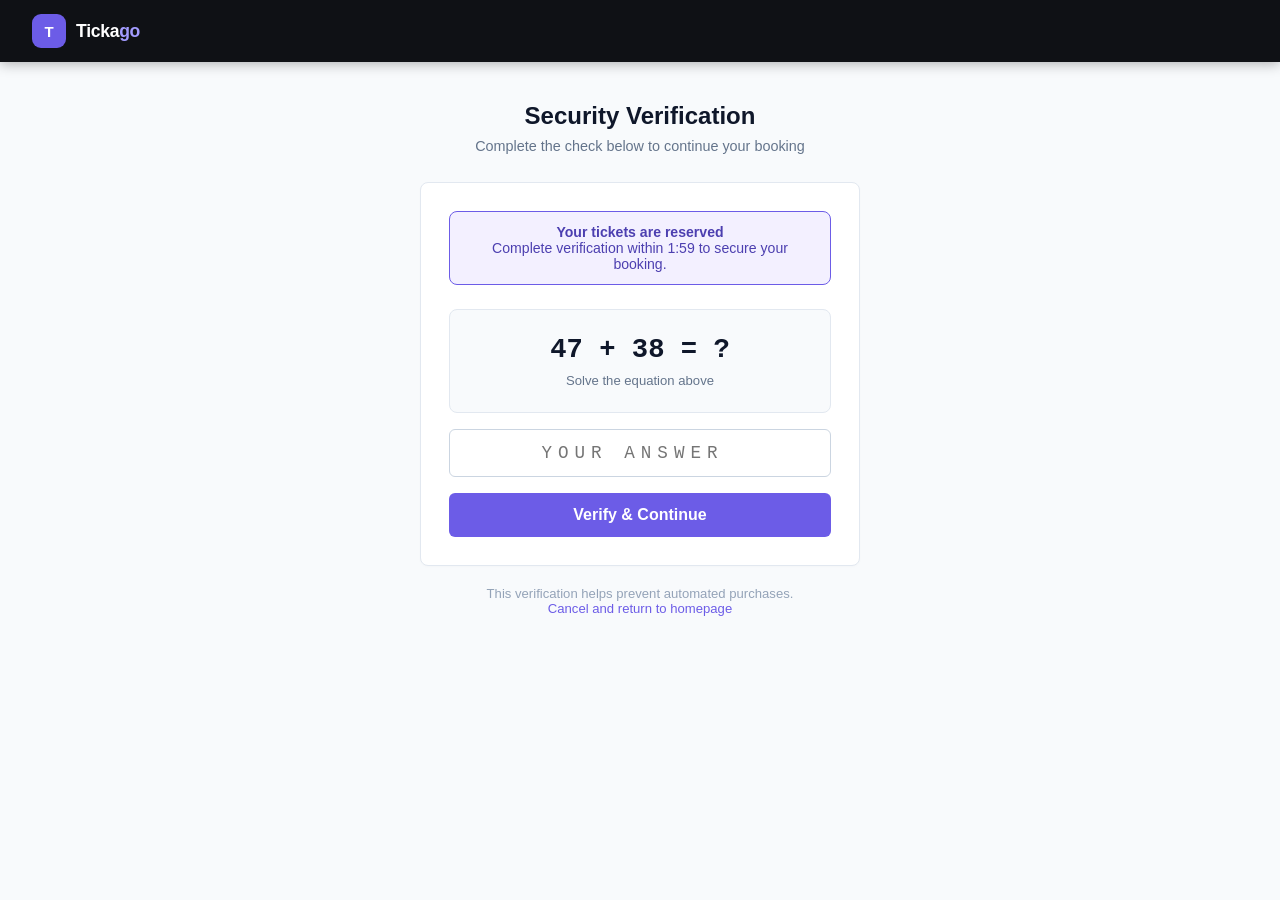
==== commit 0fc39534: "captcha" ====
--- a/captcha.html
+++ b/captcha.html
@@ -47,7 +47,6 @@
             box-shadow: 0 1px 3px rgba(0,0,0,0.02);
         }
 
-        /* Booking Reminder - matches confirm.html's delay-banner treatment */
         .booking-reminder {
             background: #f3f0ff;
             border: 1px solid #6c5ce7;
@@ -63,7 +62,6 @@
             color: #4c3fb0;
         }
 
-        /* Challenge Sections */
         .challenge-section {
             display: none;
         }
@@ -72,7 +70,6 @@
             display: block;
         }
 
-        /* Text CAPTCHA */
         .captcha-image-box {
             background: #1e293b;
             border-radius: 8px;
@@ -118,7 +115,6 @@
             background: rgba(255,255,255,0.18);
         }
 
-        /* Math Challenge */
         .math-challenge {
             background: #f8fafc;
             border: 1px solid #e2e8f0;
@@ -141,7 +137,6 @@
             color: #64748b;
         }
 
-        /* Slider Challenge */
         .slider-challenge {
             margin-bottom: 16px;
         }
@@ -201,7 +196,6 @@
             color: #64748b;
         }
 
-        /* Input Fields */
         .captcha-input {
             width: 100%;
             padding: 13px;
@@ -236,7 +230,6 @@
             75% { transform: translateX(6px); }
         }
 
-        /* Buttons */
         .btn-verify {
             width: 100%;
             padding: 13px;
@@ -259,7 +252,6 @@
             cursor: not-allowed;
         }
 
-        /* Error/Success Messages */
         .message {
             padding: 11px;
             border-radius: 6px;
@@ -383,14 +375,6 @@
 
     <script src="config.js"></script>
     <script>
-        // ==========================================
-        // STATE MANAGEMENT
-        // ==========================================
-        // Levels escalate on failure: 1=math (easiest for humans, but
-        // weakest bot-resistance since the answer is plain DOM text) ->
-        // 2=text (same weakness, different mechanism) -> 3=slider
-        // (hardest for a scripted bot - needs a real drag gesture, not
-        // just .click() or reading a value). Fail all 3 -> blocked.
         const LEVEL_TYPES = { 1: 'math', 2: 'text', 3: 'slider' };
         let currentLevel = 1;
         let textCaptchaAnswer = '';
@@ -399,14 +383,8 @@
         let timerSeconds = 120;
         let timerInterval;
 
-        // Was sessionStorage.getItem('server_session_id') - wrong storage
-        // AND wrong key. The session rewire stores this in localStorage
-        // under 'fyp_session_id'.
         const sessionId = localStorage.getItem('fyp_session_id') || 'unknown';
 
-        // ==========================================
-        // TIMER
-        // ==========================================
         function startTimer() {
             timerInterval = setInterval(() => {
                 timerSeconds--;
@@ -425,17 +403,8 @@
             }, 1000);
         }
 
-        // ==========================================
-        // LEVEL PROGRESSION (replaces free tab-switching)
-        // ==========================================
         function showLevel(level) {
             currentLevel = level;
-            // No visible level indicator by design - the visitor should
-            // never see that this is a 3-stage escalation. currentLevel
-            // is still tracked internally (drives which challenge shows,
-            // and gets sent to /api/captcha-attempt for the dashboard).
-
-            // Show only the current level's challenge section
             document.querySelectorAll('.challenge-section').forEach(sec => sec.classList.remove('active'));
             const type = LEVEL_TYPES[level];
             document.getElementById(`challenge-${type}`).classList.add('active');
@@ -446,13 +415,6 @@
             if (type === 'slider') initSlider();
         }
 
-        // ==========================================
-        // LOG EVERY ATTEMPT TO THE SERVER
-        // ==========================================
-        // Runs whether the attempt succeeded or failed - failures aren't
-        // just a local UI counter anymore, they show up in
-        // evaluation_logs / the /monitor dashboard like any other
-        // detection signal.
         function logCaptchaAttempt(type, level, success) {
             if (typeof API_URL === 'undefined') return Promise.resolve();
             return fetch(`${API_URL}/api/captcha-attempt`, {
@@ -468,7 +430,7 @@
         }
 
         // ==========================================
-        // SHARED RESULT HANDLER
+        // FIXED RESULT HANDLER
         // ==========================================
         function handleCaptchaResult(type, success) {
             logCaptchaAttempt(type, currentLevel, success);
@@ -476,11 +438,11 @@
             if (success) {
                 showMessage('✓ Verification successful!', 'success');
                 onVerificationSuccess(type);
-                return;
+                return; // Stops further execution so it never triggers escalation on success!
             }
 
+            // Failure handling path:
             if (currentLevel >= 3) {
-                // Failed the 3rd and final level - block/kick.
                 showMessage('Too many failed attempts. Access denied.', 'error');
                 clearInterval(timerInterval);
                 setTimeout(() => {
@@ -493,9 +455,6 @@
             setTimeout(() => showLevel(currentLevel + 1), 1200);
         }
 
-        // ==========================================
-        // MESSAGE DISPLAY
-        // ==========================================
         function showMessage(text, type) {
             const msg = document.getElementById('message');
             msg.textContent = text;
@@ -506,9 +465,6 @@
             document.getElementById('message').className = 'message';
         }
 
-        // ==========================================
-        // TEXT CAPTCHA
-        // ==========================================
         function generateTextCaptcha() {
             const chars = 'ABCDEFGHJKLMNPQRSTUVWXYZ23456789';
             let captcha = '';
@@ -530,9 +486,6 @@
             handleCaptchaResult('text', success);
         }
 
-        // ==========================================
-        // MATH CAPTCHA
-        // ==========================================
         function generateMathCaptcha() {
             const operations = ['+', '-', '×'];
             const op = operations[Math.floor(Math.random() * operations.length)];
@@ -571,9 +524,6 @@
             handleCaptchaResult('math', success);
         }
 
-        // ==========================================
-        // SLIDER CAPTCHA
-        // ==========================================
         function initSlider() {
             sliderComplete = false;
             const puzzle = document.getElementById('slider-puzzle');
@@ -624,7 +574,6 @@
                 }
             };
 
-            // Touch support
             puzzle.ontouchstart = (e) => {
                 isDragging = true;
                 startX = e.touches[0].clientX - puzzleLeft;
@@ -661,109 +610,13 @@
             }
         }
 
-        // ==========================================
-        // PROOF OF WORK (Computational Challenge)
-        // ==========================================
-        async function startProofOfWork() {
-            const btn = document.getElementById('pow-btn');
-            const spinner = document.getElementById('pow-spinner');
-            const progress = document.getElementById('pow-progress');
-            const message = document.getElementById('pow-message');
-            
-            btn.disabled = true;
-            btn.textContent = 'Computing...';
-            message.textContent = 'Finding valid hash (this proves you\'re not a bot)...';
-            
-            const difficulty = 4; // Number of leading zeros required
-            const prefix = '0'.repeat(difficulty);
-            const challenge = sessionId + ':' + Date.now();
-            
-            let nonce = 0;
-            let found = false;
-            const startTime = performance.now();
-            const targetHashes = 50000; // Estimated hashes needed
-            
-            // Process in chunks to not freeze the UI
-            async function processChunk() {
-                const chunkSize = 1000;
-                
-                for (let i = 0; i < chunkSize; i++) {
-                    const data = challenge + ':' + nonce;
-                    const hashBuffer = await crypto.subtle.digest('SHA-256', new TextEncoder().encode(data));
-                    const hashArray = Array.from(new Uint8Array(hashBuffer));
-                    const hashHex = hashArray.map(b => b.toString(16).padStart(2, '0')).join('');
-                    
-                    if (hashHex.startsWith(prefix)) {
-                        found = true;
-                        return { nonce, hash: hashHex };
-                    }
-                    
-                    nonce++;
-                }
-                
-                // Update UI
-                const elapsed = (performance.now() - startTime) / 1000;
-                const hashRate = Math.floor(nonce / elapsed);
-                const progressPct = Math.min((nonce / targetHashes) * 100, 95);
-                
-                document.getElementById('pow-hashes').textContent = nonce.toLocaleString();
-                document.getElementById('pow-time').textContent = elapsed.toFixed(1) + 's';
-                document.getElementById('pow-rate').textContent = hashRate.toLocaleString() + '/s';
-                progress.style.width = progressPct + '%';
-                
-                return null;
-            }
-            
-            // Main loop
-            while (!found && nonce < 10000000) {
-                const result = await processChunk();
-                if (result) {
-                    // Success!
-                    const elapsed = (performance.now() - startTime) / 1000;
-                    
-                    spinner.className = 'pow-spinner complete';
-                    progress.style.width = '100%';
-                    message.textContent = '✓ Valid proof found!';
-                    
-                    document.getElementById('pow-hashes').textContent = nonce.toLocaleString();
-                    document.getElementById('pow-time').textContent = elapsed.toFixed(1) + 's';
-                    
-                    showMessage('✓ Verification successful!', 'success');
-                    
-                    // Send proof to server
-                    onVerificationSuccess('pow', {
-                        nonce: result.nonce,
-                        hash: result.hash,
-                        time: elapsed
-                    });
-                    return;
-                }
-                
-                // Allow UI to update
-                await new Promise(r => setTimeout(r, 0));
-            }
-            
-            // Failed (shouldn't happen with reasonable difficulty)
-            btn.disabled = false;
-            btn.textContent = '⚡ Retry Verification';
-            message.textContent = 'Verification timed out. Please try again.';
-        }
-
-        // ==========================================
-        // SUCCESS HANDLER
-        // ==========================================
         function onVerificationSuccess(method) {
             clearInterval(timerInterval);
-            // logCaptchaAttempt() already fired from handleCaptchaResult()
-            // just before this was called - just proceed to payment.
             setTimeout(() => {
                 window.location.href = 'payment.html';
-            }, 1500);
-        }
-
-        // ==========================================
-        // INITIALIZATION
-        // ==========================================
+            }, 1000);
+        }
+
         document.addEventListener('DOMContentLoaded', () => {
             showLevel(1);
             startTimer();
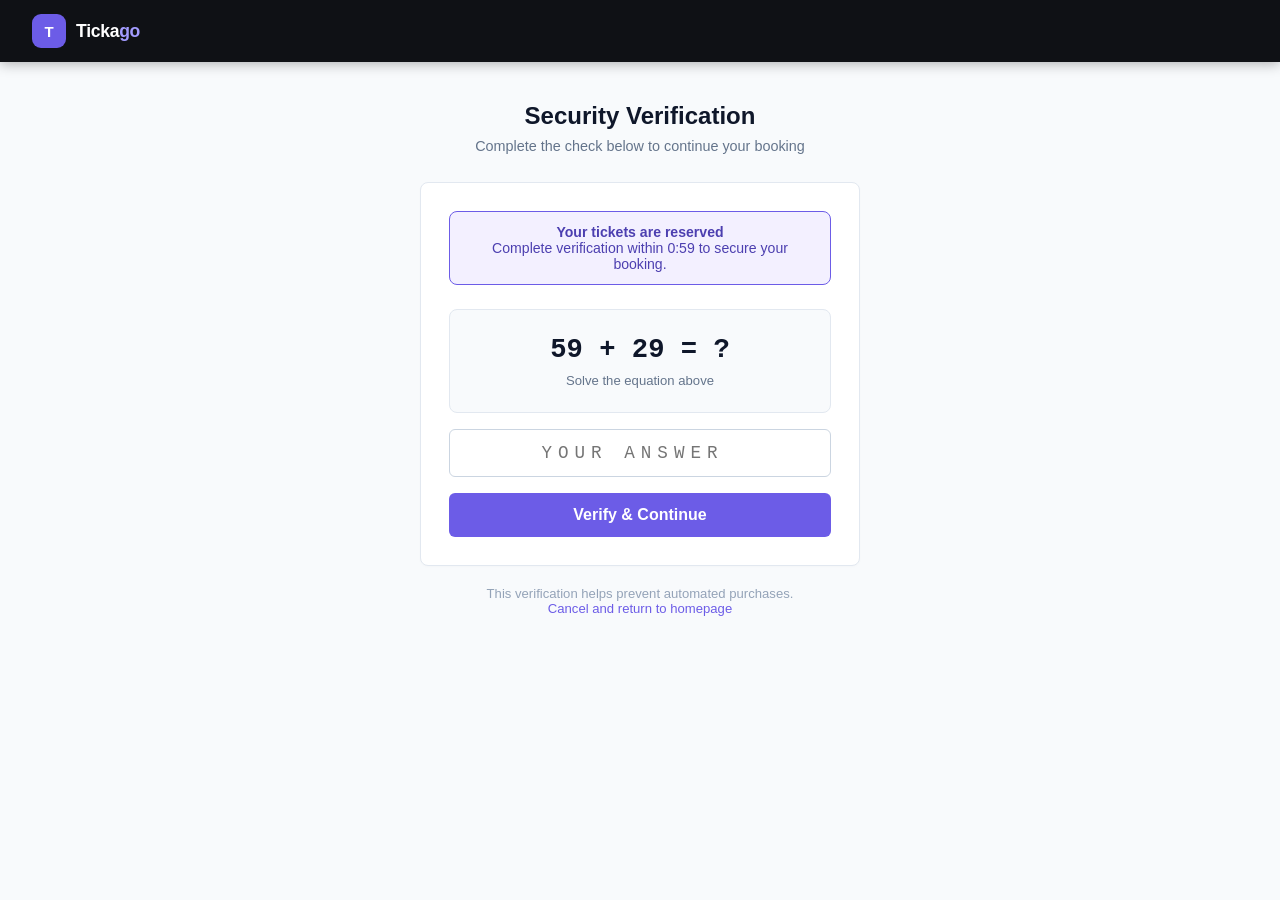
==== commit e638147c: "capy" ====
--- a/captcha.html
+++ b/captcha.html
@@ -380,7 +380,7 @@
         let textCaptchaAnswer = '';
         let mathCaptchaAnswer = 0;
         let sliderComplete = false;
-        let timerSeconds = 120;
+        let timerSeconds = 60;
         let timerInterval;
 
         const sessionId = localStorage.getItem('fyp_session_id') || 'unknown';
@@ -397,7 +397,7 @@
                     clearInterval(timerInterval);
                     showMessage('Time expired! Your reservation has been released.', 'error');
                     setTimeout(() => {
-                        window.location.href = 'home.html';
+                        window.location.href = 'error.html';
                     }, 2000);
                 }
             }, 1000);
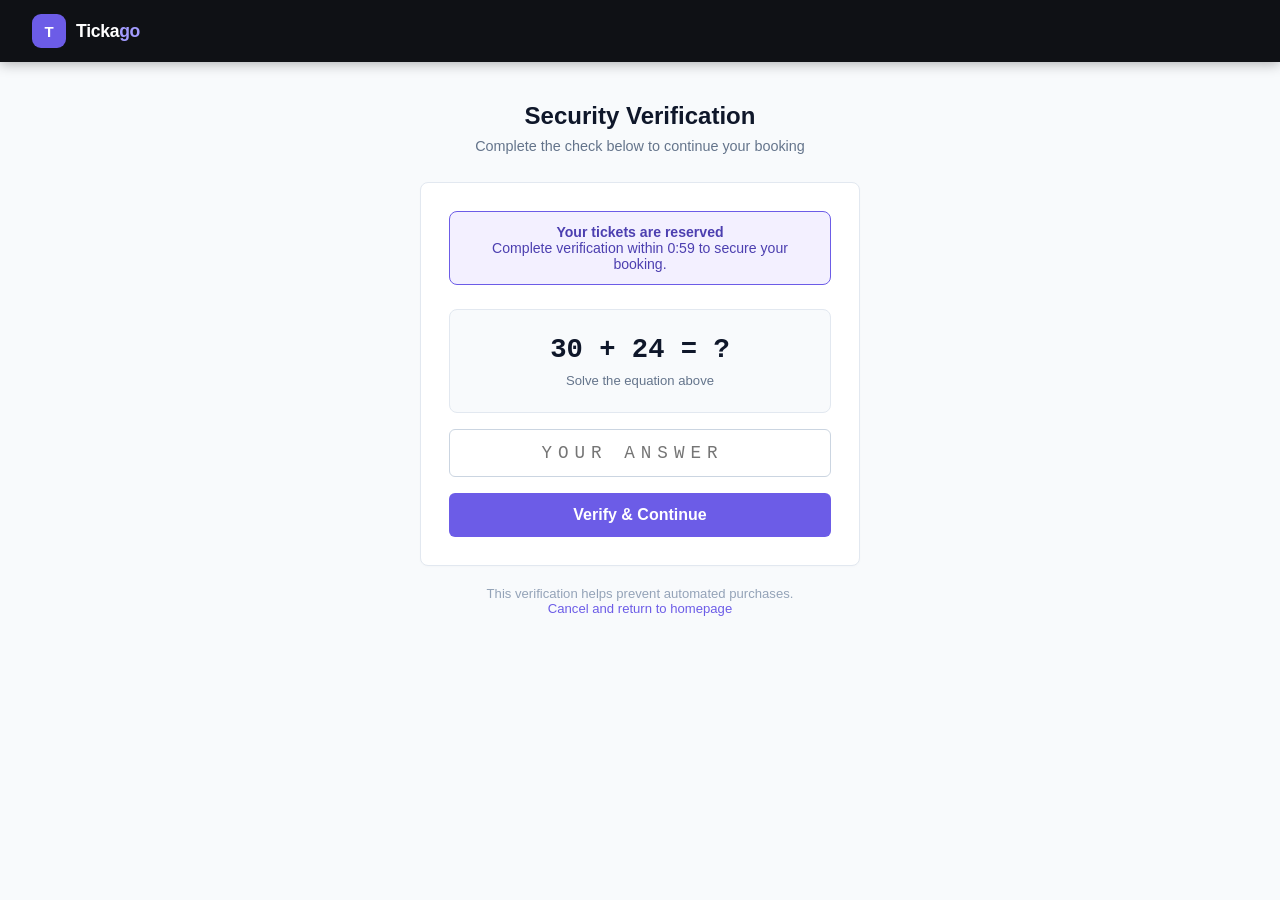
==== commit c197ad6a: "html" ====
--- a/captcha.html
+++ b/captcha.html
@@ -47,6 +47,7 @@
             box-shadow: 0 1px 3px rgba(0,0,0,0.02);
         }
 
+        /* Booking Reminder - matches confirm.html's delay-banner treatment */
         .booking-reminder {
             background: #f3f0ff;
             border: 1px solid #6c5ce7;
@@ -62,6 +63,7 @@
             color: #4c3fb0;
         }
 
+        /* Challenge Sections */
         .challenge-section {
             display: none;
         }
@@ -70,6 +72,7 @@
             display: block;
         }
 
+        /* Text CAPTCHA */
         .captcha-image-box {
             background: #1e293b;
             border-radius: 8px;
@@ -115,6 +118,7 @@
             background: rgba(255,255,255,0.18);
         }
 
+        /* Math Challenge */
         .math-challenge {
             background: #f8fafc;
             border: 1px solid #e2e8f0;
@@ -137,6 +141,7 @@
             color: #64748b;
         }
 
+        /* Slider Challenge */
         .slider-challenge {
             margin-bottom: 16px;
         }
@@ -196,6 +201,7 @@
             color: #64748b;
         }
 
+        /* Input Fields */
         .captcha-input {
             width: 100%;
             padding: 13px;
@@ -230,6 +236,7 @@
             75% { transform: translateX(6px); }
         }
 
+        /* Buttons */
         .btn-verify {
             width: 100%;
             padding: 13px;
@@ -252,6 +259,7 @@
             cursor: not-allowed;
         }
 
+        /* Error/Success Messages */
         .message {
             padding: 11px;
             border-radius: 6px;
@@ -375,6 +383,14 @@
 
     <script src="config.js"></script>
     <script>
+        // ==========================================
+        // STATE MANAGEMENT
+        // ==========================================
+        // Levels escalate on failure: 1=math (easiest for humans, but
+        // weakest bot-resistance since the answer is plain DOM text) ->
+        // 2=text (same weakness, different mechanism) -> 3=slider
+        // (hardest for a scripted bot - needs a real drag gesture, not
+        // just .click() or reading a value). Fail all 3 -> blocked.
         const LEVEL_TYPES = { 1: 'math', 2: 'text', 3: 'slider' };
         let currentLevel = 1;
         let textCaptchaAnswer = '';
@@ -383,8 +399,14 @@
         let timerSeconds = 60;
         let timerInterval;
 
+        // Was sessionStorage.getItem('server_session_id') - wrong storage
+        // AND wrong key. The session rewire stores this in localStorage
+        // under 'fyp_session_id'.
         const sessionId = localStorage.getItem('fyp_session_id') || 'unknown';
 
+        // ==========================================
+        // TIMER
+        // ==========================================
         function startTimer() {
             timerInterval = setInterval(() => {
                 timerSeconds--;
@@ -397,14 +419,23 @@
                     clearInterval(timerInterval);
                     showMessage('Time expired! Your reservation has been released.', 'error');
                     setTimeout(() => {
-                        window.location.href = 'error.html';
+                        window.location.href = 'home.html';
                     }, 2000);
                 }
             }, 1000);
         }
 
+        // ==========================================
+        // LEVEL PROGRESSION (replaces free tab-switching)
+        // ==========================================
         function showLevel(level) {
             currentLevel = level;
+            // No visible level indicator by design - the visitor should
+            // never see that this is a 3-stage escalation. currentLevel
+            // is still tracked internally (drives which challenge shows,
+            // and gets sent to /api/captcha-attempt for the dashboard).
+
+            // Show only the current level's challenge section
             document.querySelectorAll('.challenge-section').forEach(sec => sec.classList.remove('active'));
             const type = LEVEL_TYPES[level];
             document.getElementById(`challenge-${type}`).classList.add('active');
@@ -415,6 +446,13 @@
             if (type === 'slider') initSlider();
         }
 
+        // ==========================================
+        // LOG EVERY ATTEMPT TO THE SERVER
+        // ==========================================
+        // Runs whether the attempt succeeded or failed - failures aren't
+        // just a local UI counter anymore, they show up in
+        // evaluation_logs / the /monitor dashboard like any other
+        // detection signal.
         function logCaptchaAttempt(type, level, success) {
             if (typeof API_URL === 'undefined') return Promise.resolve();
             return fetch(`${API_URL}/api/captcha-attempt`, {
@@ -430,19 +468,26 @@
         }
 
         // ==========================================
-        // FIXED RESULT HANDLER
+        // SHARED RESULT HANDLER
         // ==========================================
         function handleCaptchaResult(type, success) {
             logCaptchaAttempt(type, currentLevel, success);
 
             if (success) {
+                // /evaluate is stateless - it recomputes tier from the
+                // same pattern/quantity/mouse data every call, so
+                // payment.html's later /evaluate call would land on
+                // Tier 2 again and loop back here forever without this
+                // flag. Tier 3 still overrides this (see payment.html) -
+                // this only stops a REPEAT Tier 2 verdict.
+                localStorage.setItem('captcha_passed', 'true');
                 showMessage('✓ Verification successful!', 'success');
                 onVerificationSuccess(type);
-                return; // Stops further execution so it never triggers escalation on success!
+                return;
             }
 
-            // Failure handling path:
             if (currentLevel >= 3) {
+                // Failed the 3rd and final level - block/kick.
                 showMessage('Too many failed attempts. Access denied.', 'error');
                 clearInterval(timerInterval);
                 setTimeout(() => {
@@ -455,6 +500,9 @@
             setTimeout(() => showLevel(currentLevel + 1), 1200);
         }
 
+        // ==========================================
+        // MESSAGE DISPLAY
+        // ==========================================
         function showMessage(text, type) {
             const msg = document.getElementById('message');
             msg.textContent = text;
@@ -465,6 +513,9 @@
             document.getElementById('message').className = 'message';
         }
 
+        // ==========================================
+        // TEXT CAPTCHA
+        // ==========================================
         function generateTextCaptcha() {
             const chars = 'ABCDEFGHJKLMNPQRSTUVWXYZ23456789';
             let captcha = '';
@@ -486,6 +537,9 @@
             handleCaptchaResult('text', success);
         }
 
+        // ==========================================
+        // MATH CAPTCHA
+        // ==========================================
         function generateMathCaptcha() {
             const operations = ['+', '-', '×'];
             const op = operations[Math.floor(Math.random() * operations.length)];
@@ -524,6 +578,9 @@
             handleCaptchaResult('math', success);
         }
 
+        // ==========================================
+        // SLIDER CAPTCHA
+        // ==========================================
         function initSlider() {
             sliderComplete = false;
             const puzzle = document.getElementById('slider-puzzle');
@@ -574,6 +631,7 @@
                 }
             };
 
+            // Touch support
             puzzle.ontouchstart = (e) => {
                 isDragging = true;
                 startX = e.touches[0].clientX - puzzleLeft;
@@ -610,13 +668,109 @@
             }
         }
 
+        // ==========================================
+        // PROOF OF WORK (Computational Challenge)
+        // ==========================================
+        async function startProofOfWork() {
+            const btn = document.getElementById('pow-btn');
+            const spinner = document.getElementById('pow-spinner');
+            const progress = document.getElementById('pow-progress');
+            const message = document.getElementById('pow-message');
+            
+            btn.disabled = true;
+            btn.textContent = 'Computing...';
+            message.textContent = 'Finding valid hash (this proves you\'re not a bot)...';
+            
+            const difficulty = 4; // Number of leading zeros required
+            const prefix = '0'.repeat(difficulty);
+            const challenge = sessionId + ':' + Date.now();
+            
+            let nonce = 0;
+            let found = false;
+            const startTime = performance.now();
+            const targetHashes = 50000; // Estimated hashes needed
+            
+            // Process in chunks to not freeze the UI
+            async function processChunk() {
+                const chunkSize = 1000;
+                
+                for (let i = 0; i < chunkSize; i++) {
+                    const data = challenge + ':' + nonce;
+                    const hashBuffer = await crypto.subtle.digest('SHA-256', new TextEncoder().encode(data));
+                    const hashArray = Array.from(new Uint8Array(hashBuffer));
+                    const hashHex = hashArray.map(b => b.toString(16).padStart(2, '0')).join('');
+                    
+                    if (hashHex.startsWith(prefix)) {
+                        found = true;
+                        return { nonce, hash: hashHex };
+                    }
+                    
+                    nonce++;
+                }
+                
+                // Update UI
+                const elapsed = (performance.now() - startTime) / 1000;
+                const hashRate = Math.floor(nonce / elapsed);
+                const progressPct = Math.min((nonce / targetHashes) * 100, 95);
+                
+                document.getElementById('pow-hashes').textContent = nonce.toLocaleString();
+                document.getElementById('pow-time').textContent = elapsed.toFixed(1) + 's';
+                document.getElementById('pow-rate').textContent = hashRate.toLocaleString() + '/s';
+                progress.style.width = progressPct + '%';
+                
+                return null;
+            }
+            
+            // Main loop
+            while (!found && nonce < 10000000) {
+                const result = await processChunk();
+                if (result) {
+                    // Success!
+                    const elapsed = (performance.now() - startTime) / 1000;
+                    
+                    spinner.className = 'pow-spinner complete';
+                    progress.style.width = '100%';
+                    message.textContent = '✓ Valid proof found!';
+                    
+                    document.getElementById('pow-hashes').textContent = nonce.toLocaleString();
+                    document.getElementById('pow-time').textContent = elapsed.toFixed(1) + 's';
+                    
+                    showMessage('✓ Verification successful!', 'success');
+                    
+                    // Send proof to server
+                    onVerificationSuccess('pow', {
+                        nonce: result.nonce,
+                        hash: result.hash,
+                        time: elapsed
+                    });
+                    return;
+                }
+                
+                // Allow UI to update
+                await new Promise(r => setTimeout(r, 0));
+            }
+            
+            // Failed (shouldn't happen with reasonable difficulty)
+            btn.disabled = false;
+            btn.textContent = '⚡ Retry Verification';
+            message.textContent = 'Verification timed out. Please try again.';
+        }
+
+        // ==========================================
+        // SUCCESS HANDLER
+        // ==========================================
         function onVerificationSuccess(method) {
             clearInterval(timerInterval);
+            // logCaptchaAttempt() already fired from handleCaptchaResult()
+            // just before this was called - just proceed to payment.
             setTimeout(() => {
                 window.location.href = 'payment.html';
-            }, 1000);
-        }
-
+            }, 1500);
+        }
+
+        // ==========================================
+        // INITIALIZATION
+        // ==========================================
         document.addEventListener('DOMContentLoaded', () => {
             showLevel(1);
             startTimer();
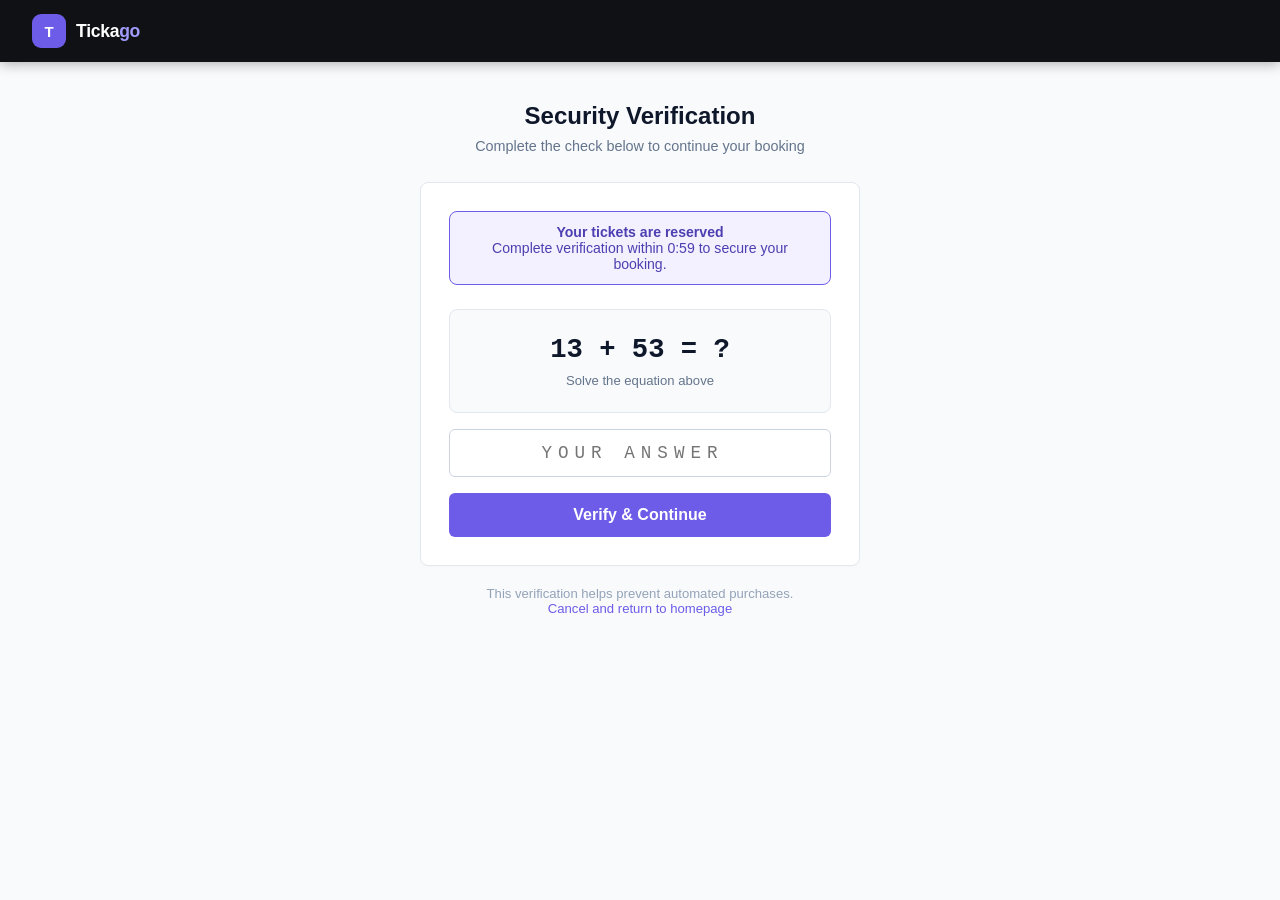
==== commit 3324fa8c: "app" ====
--- a/captcha.html
+++ b/captcha.html
@@ -471,7 +471,12 @@
         // SHARED RESULT HANDLER
         // ==========================================
         function handleCaptchaResult(type, success) {
-            logCaptchaAttempt(type, currentLevel, success);
+            if (currentLevel >= 3 && !success) {
+                // Final failure is handled below, which logs once and
+                // waits for the server's blocking confirmation.
+            } else {
+                logCaptchaAttempt(type, currentLevel, success);
+            }
 
             if (success) {
                 // /evaluate is stateless - it recomputes tier from the
@@ -487,15 +492,20 @@
             }
 
             if (currentLevel >= 3) {
-                // Failed the 3rd and final level - block/kick.
+                // Failed the 3rd and final level - block/kick. Wait for
+                // the server's confirmation (it just marked the account
+                // as blocked) before redirecting, rather than assuming.
                 showMessage('Too many failed attempts. Access denied.', 'error');
                 clearInterval(timerInterval);
-                setTimeout(() => {
+                logCaptchaAttempt(type, currentLevel, success).then(res => {
+                    return res && res.json ? res.json() : null;
+                }).then(data => {
+                    window.location.href = (data && data.redirect) || 'error.html';
+                }).catch(() => {
                     window.location.href = 'error.html';
-                }, 2000);
+                });
                 return;
             }
-
             showMessage(`Incorrect. Please try the verification below.`, 'error');
             setTimeout(() => showLevel(currentLevel + 1), 1200);
         }
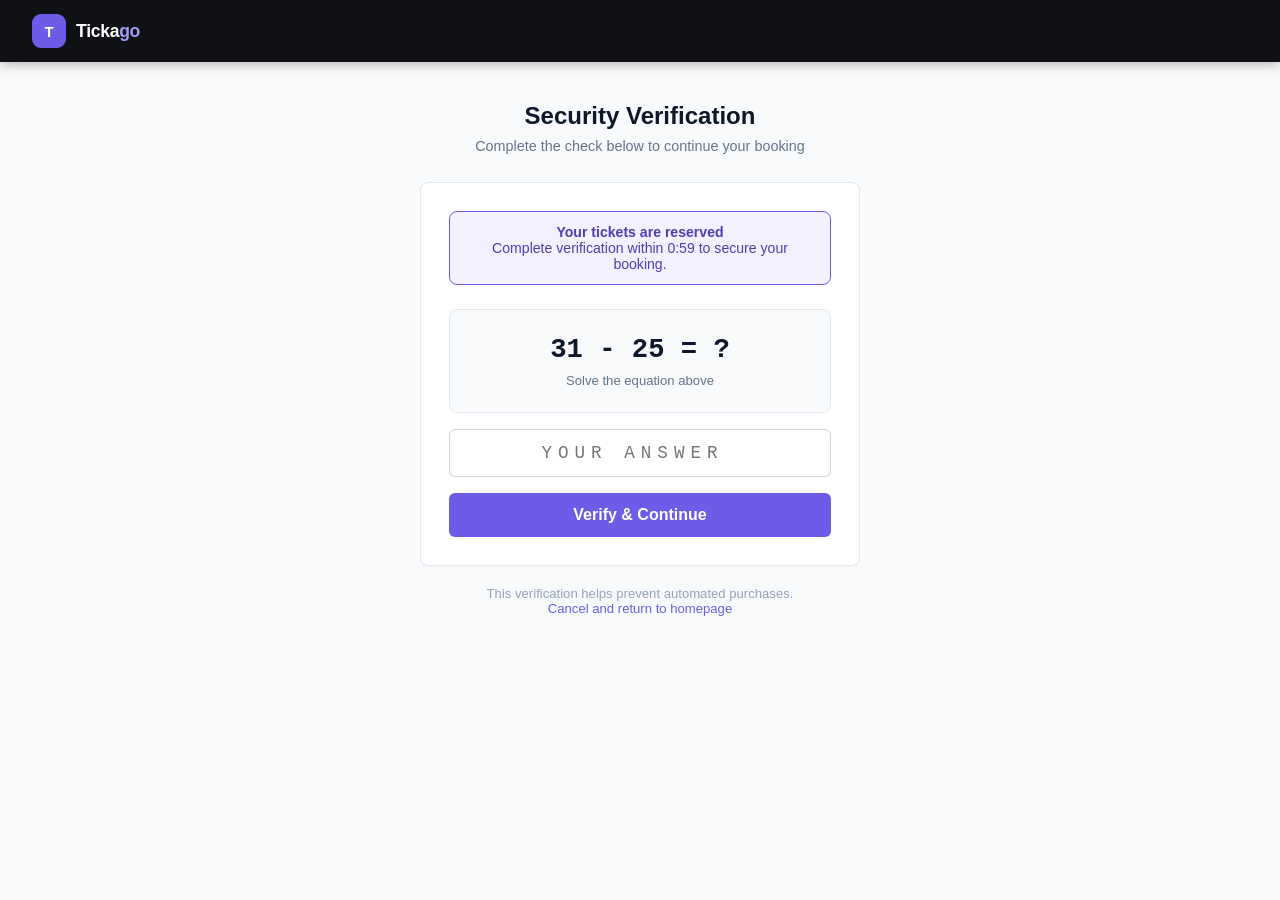
==== commit 71931b52: "app" ====
--- a/captcha.html
+++ b/captcha.html
@@ -472,19 +472,11 @@
         // ==========================================
         function handleCaptchaResult(type, success) {
             if (currentLevel >= 3 && !success) {
-                // Final failure is handled below, which logs once and
-                // waits for the server's blocking confirmation.
             } else {
                 logCaptchaAttempt(type, currentLevel, success);
             }
 
             if (success) {
-                // /evaluate is stateless - it recomputes tier from the
-                // same pattern/quantity/mouse data every call, so
-                // payment.html's later /evaluate call would land on
-                // Tier 2 again and loop back here forever without this
-                // flag. Tier 3 still overrides this (see payment.html) -
-                // this only stops a REPEAT Tier 2 verdict.
                 localStorage.setItem('captcha_passed', 'true');
                 showMessage('✓ Verification successful!', 'success');
                 onVerificationSuccess(type);
